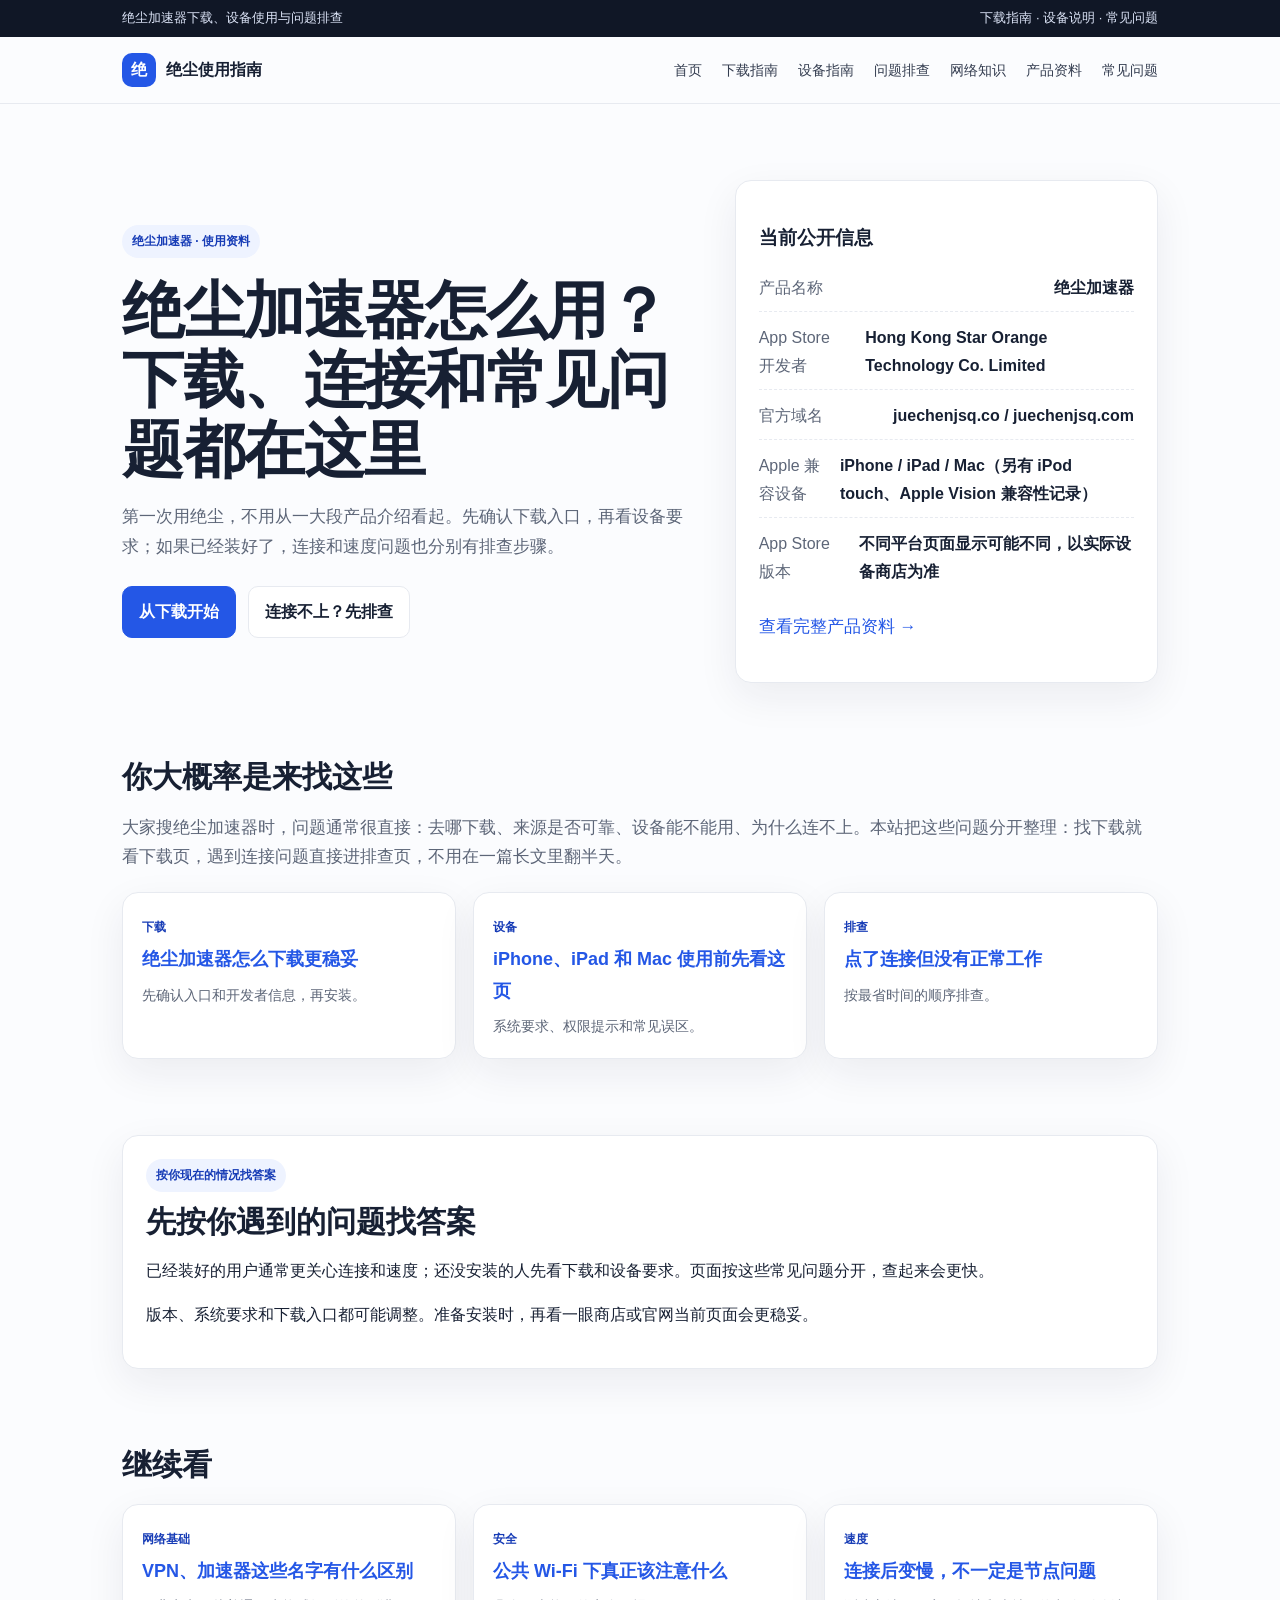
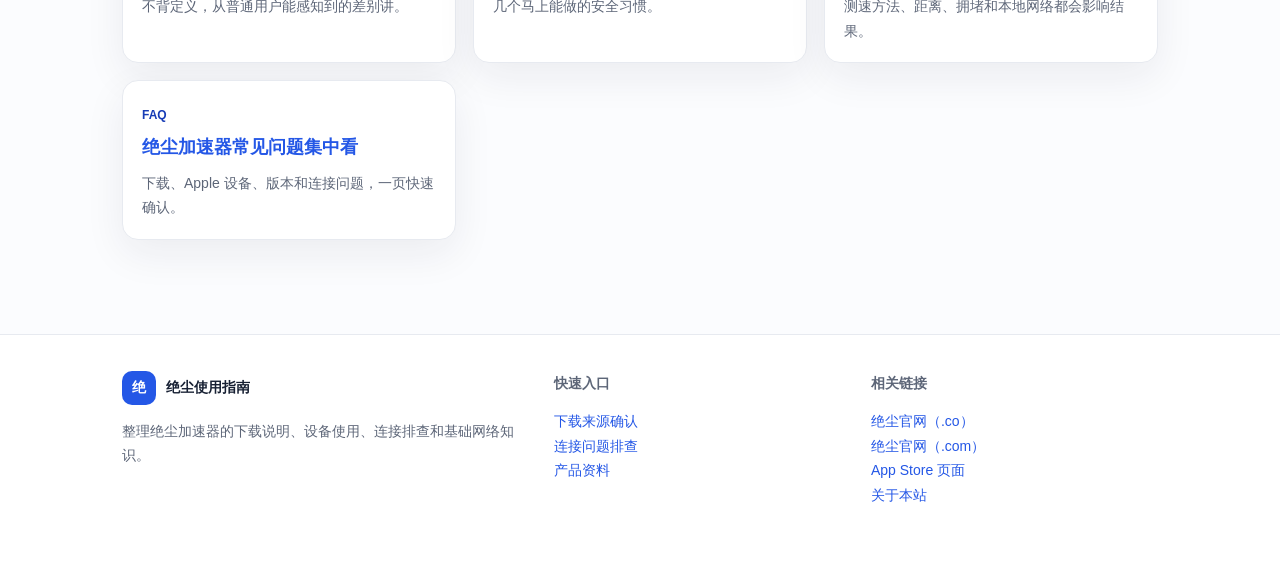
==== index.html @ 073bf4db "Add files via upload" ====
<!DOCTYPE html>

<html lang="zh-CN"><head><meta charset="utf-8"/><meta content="width=device-width,initial-scale=1" name="viewport"/><title>绝尘加速器使用指南｜下载、设备使用与常见问题</title><meta content="绝尘加速器使用资料，整理下载入口、Apple 设备使用、连接排查、速度问题和常见问答。" name="description"/><meta content="index,follow,max-image-preview:large,max-snippet:-1" name="robots"/><link href="https://juechenjsq.github.io/vpn-guide/" rel="canonical"/><link href="https://juechenjsq.github.io/vpn-guide/assets/favicon.svg" rel="icon"/><link href="https://juechenjsq.github.io/vpn-guide/assets/site.css" rel="stylesheet"/><meta content="website" property="og:type"/><meta content="zh_CN" property="og:locale"/><meta content="绝尘使用指南" property="og:site_name"/><meta content="绝尘加速器使用指南｜下载、设备使用与常见问题" property="og:title"/><meta content="绝尘加速器使用资料，整理下载入口、Apple 设备使用、连接排查、速度问题和常见问答。" property="og:description"/><meta content="https://juechenjsq.github.io/vpn-guide/" property="og:url"/><meta content="https://juechenjsq.github.io/vpn-guide/assets/og-cover.png" property="og:image"/><meta content="1200" property="og:image:width"/><meta content="630" property="og:image:height"/><meta content="summary_large_image" name="twitter:card"/><meta content="绝尘加速器使用指南｜下载、设备使用与常见问题" name="twitter:title"/><meta content="绝尘加速器使用资料，整理下载入口、Apple 设备使用、连接排查、速度问题和常见问答。" name="twitter:description"/><meta content="https://juechenjsq.github.io/vpn-guide/assets/og-cover.png" name="twitter:image"/><meta content="绝尘使用指南" name="author"/><script type="application/ld+json">{"@context":"https://schema.org","@graph":[{"@type":"WebSite","@id":"https://juechenjsq.github.io/vpn-guide/#website","url":"https://juechenjsq.github.io/vpn-guide/","name":"绝尘使用指南","inLanguage":"zh-CN","about":{"@id":"https://juechenjsq.github.io/vpn-guide/#juechen-app"}},{"@type":"WebPage","@id":"https://juechenjsq.github.io/vpn-guide/#webpage","url":"https://juechenjsq.github.io/vpn-guide/","name":"绝尘加速器使用指南｜下载、设备使用与常见问题","headline":"绝尘加速器使用指南｜下载、设备使用与常见问题","description":"绝尘加速器使用资料，整理下载入口、Apple 设备使用、连接排查、速度问题和常见问答。","inLanguage":"zh-CN","dateModified":"2026-09-15","isPartOf":{"@id":"https://juechenjsq.github.io/vpn-guide/#website"},"breadcrumb":{"@id":"https://juechenjsq.github.io/vpn-guide/#breadcrumb"}},{"@type":"BreadcrumbList","@id":"https://juechenjsq.github.io/vpn-guide/#breadcrumb","itemListElement":[{"@type":"ListItem","position":1,"name":"绝尘使用指南","item":"https://juechenjsq.github.io/vpn-guide/"}]},{"@type":"SoftwareApplication","@id":"https://juechenjsq.github.io/vpn-guide/#juechen-app","name":"绝尘加速器","alternateName":"绝尘VPN","applicationCategory":"UtilitiesApplication","operatingSystem":["iOS 12 或更高版本","iPadOS 12 或更高版本","macOS 10.15 或更高版本","visionOS 1.0 或更高版本"],"author":{"@type":"Organization","name":"Hong Kong Star Orange Technology Co. Limited"},"sameAs":["https://www.juechenjsq.co/","https://www.juechenjsq.com/","https://apps.apple.com/us/app/%E7%BB%9D%E5%B0%98%E5%8A%A0%E9%80%9F%E5%99%A8/id6670307607"],"description":"绝尘加速器的 Apple App Store 兼容性信息列出 iPhone、iPad、iPod touch、Mac 和 Apple Vision。"}]}</script></head><body><a class="skip" href="#main">跳到正文</a><div class="topbar"><div class="wrap"><span>绝尘加速器下载、设备使用与问题排查</span><span>下载指南 · 设备说明 · 常见问题</span></div></div><header class="site-header"><div class="wrap nav"><a class="brand" href="https://juechenjsq.github.io/vpn-guide/"><span class="brand-mark">绝</span><span>绝尘使用指南</span></a><nav class="navlinks"><a href="https://juechenjsq.github.io/vpn-guide/">首页</a><a href="https://juechenjsq.github.io/vpn-guide/guide/download.html">下载指南</a><a href="https://juechenjsq.github.io/vpn-guide/guide/apple.html">设备指南</a><a href="https://juechenjsq.github.io/vpn-guide/help/connection.html">问题排查</a><a href="https://juechenjsq.github.io/vpn-guide/learn/vpn-basics.html">网络知识</a><a href="https://juechenjsq.github.io/vpn-guide/about/facts.html">产品资料</a><a href="https://juechenjsq.github.io/vpn-guide/faq.html">常见问题</a></nav></div></header><main id="main"><section class="hero"><div class="wrap hero-grid"><div><span class="eyebrow">绝尘加速器 · 使用资料</span><h1>绝尘加速器怎么用？<br/>下载、连接和常见问题都在这里</h1><p>第一次用绝尘，不用从一大段产品介绍看起。先确认下载入口，再看设备要求；如果已经装好了，连接和速度问题也分别有排查步骤。</p><div class="actions"><a class="btn primary" href="https://juechenjsq.github.io/vpn-guide/guide/download.html">从下载开始</a><a class="btn" href="https://juechenjsq.github.io/vpn-guide/help/connection.html">连接不上？先排查</a></div></div><aside class="panel"><h3>当前公开信息</h3><div class="facts"><div class="fact"><span>产品名称</span><strong>绝尘加速器</strong></div><div class="fact"><span>App Store 开发者</span><strong>Hong Kong Star Orange Technology Co. Limited</strong></div><div class="fact"><span>官方域名</span><strong>juechenjsq.co / juechenjsq.com</strong></div><div class="fact"><span>Apple 兼容设备</span><strong>iPhone / iPad / Mac（另有 iPod touch、Apple Vision 兼容性记录）</strong></div><div class="fact"><span>App Store 版本</span><strong>不同平台页面显示可能不同，以实际设备商店为准</strong></div></div><p><a href="https://juechenjsq.github.io/vpn-guide/about/facts.html">查看完整产品资料 →</a></p></aside></div></section><section><div class="wrap"><h2>你大概率是来找这些</h2><p class="lead">大家搜绝尘加速器时，问题通常很直接：去哪下载、来源是否可靠、设备能不能用、为什么连不上。本站把这些问题分开整理：找下载就看下载页，遇到连接问题直接进排查页，不用在一篇长文里翻半天。</p><div class="cards"><a class="card" href="https://juechenjsq.github.io/vpn-guide/guide/download.html"><span class="kicker">下载</span><h3>绝尘加速器怎么下载更稳妥</h3><p>先确认入口和开发者信息，再安装。</p></a><a class="card" href="https://juechenjsq.github.io/vpn-guide/guide/apple.html"><span class="kicker">设备</span><h3>iPhone、iPad 和 Mac 使用前先看这页</h3><p>系统要求、权限提示和常见误区。</p></a><a class="card" href="https://juechenjsq.github.io/vpn-guide/help/connection.html"><span class="kicker">排查</span><h3>点了连接但没有正常工作</h3><p>按最省时间的顺序排查。</p></a></div></div></section><section><div class="wrap"><div class="panel"><span class="badge">按你现在的情况找答案</span><h2 style="margin-top:10px">先按你遇到的问题找答案</h2><p>已经装好的用户通常更关心连接和速度；还没安装的人先看下载和设备要求。页面按这些常见问题分开，查起来会更快。</p><p>版本、系统要求和下载入口都可能调整。准备安装时，再看一眼商店或官网当前页面会更稳妥。</p></div></div></section><section><div class="wrap"><h2>继续看</h2><div class="cards"><a class="card" href="https://juechenjsq.github.io/vpn-guide/learn/vpn-basics.html"><span class="kicker">网络基础</span><h3>VPN、加速器这些名字有什么区别</h3><p>不背定义，从普通用户能感知到的差别讲。</p></a><a class="card" href="https://juechenjsq.github.io/vpn-guide/learn/public-wifi.html"><span class="kicker">安全</span><h3>公共 Wi‑Fi 下真正该注意什么</h3><p>几个马上能做的安全习惯。</p></a><a class="card" href="https://juechenjsq.github.io/vpn-guide/help/speed.html"><span class="kicker">速度</span><h3>连接后变慢，不一定是节点问题</h3><p>测速方法、距离、拥堵和本地网络都会影响结果。</p></a><a class="card" href="https://juechenjsq.github.io/vpn-guide/faq.html"><span class="kicker">FAQ</span><h3>绝尘加速器常见问题集中看</h3><p>下载、Apple 设备、版本和连接问题，一页快速确认。</p></a></div></div></section></main><footer class="footer"><div class="wrap footer-grid"><div><a class="brand" href="https://juechenjsq.github.io/vpn-guide/"><span class="brand-mark">绝</span><span>绝尘使用指南</span></a><p>整理绝尘加速器的下载说明、设备使用、连接排查和基础网络知识。</p></div><div><strong>快速入口</strong><p><a href="https://juechenjsq.github.io/vpn-guide/guide/download.html">下载来源确认</a><br/><a href="https://juechenjsq.github.io/vpn-guide/help/connection.html">连接问题排查</a><br/><a href="https://juechenjsq.github.io/vpn-guide/about/facts.html">产品资料</a></p></div><div><strong>相关链接</strong><p><a href="https://www.juechenjsq.co/" rel="noopener">绝尘官网（.co）</a><br/><a href="https://www.juechenjsq.com/" rel="noopener">绝尘官网（.com）</a><br/><a href="https://apps.apple.com/us/app/%E7%BB%9D%E5%B0%98%E5%8A%A0%E9%80%9F%E5%99%A8/id6670307607" rel="noopener">App Store 页面</a><br/><a href="https://juechenjsq.github.io/vpn-guide/about/site.html">关于本站</a></p></div></div></footer></body></html>
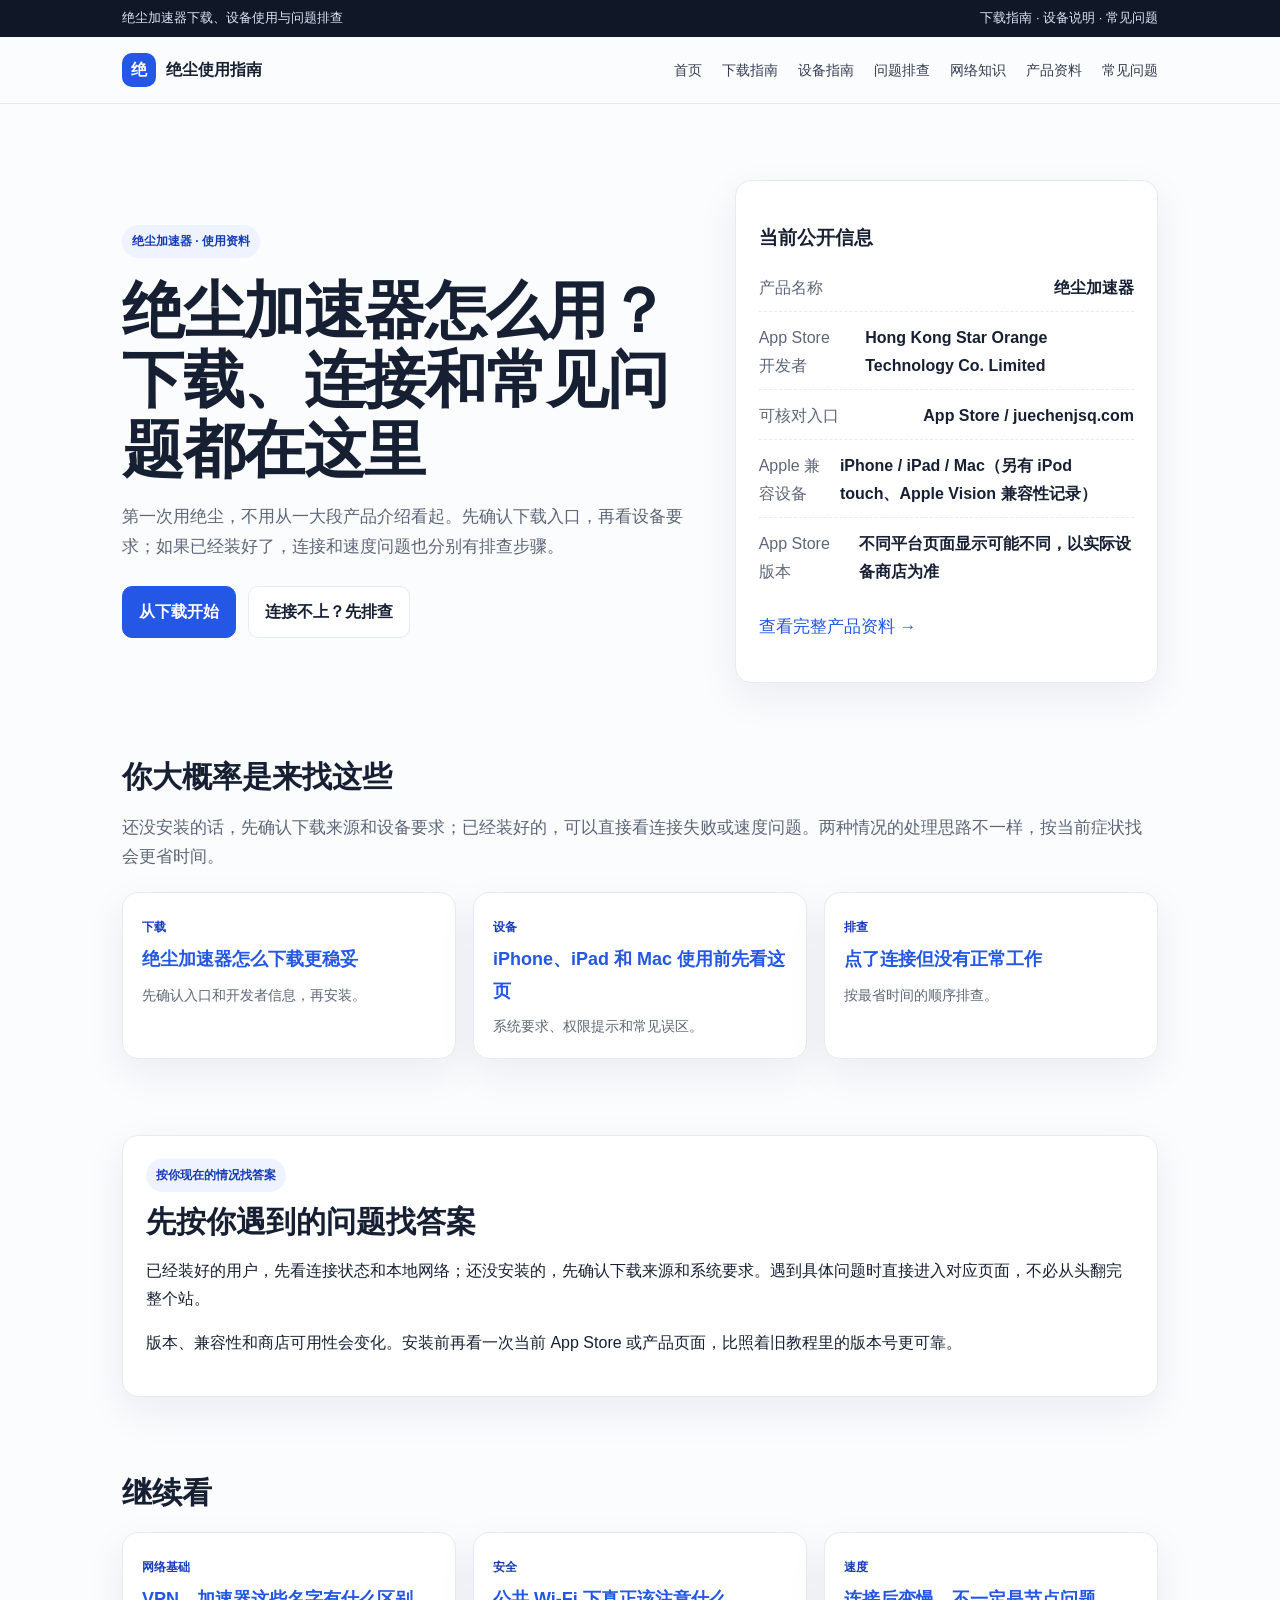
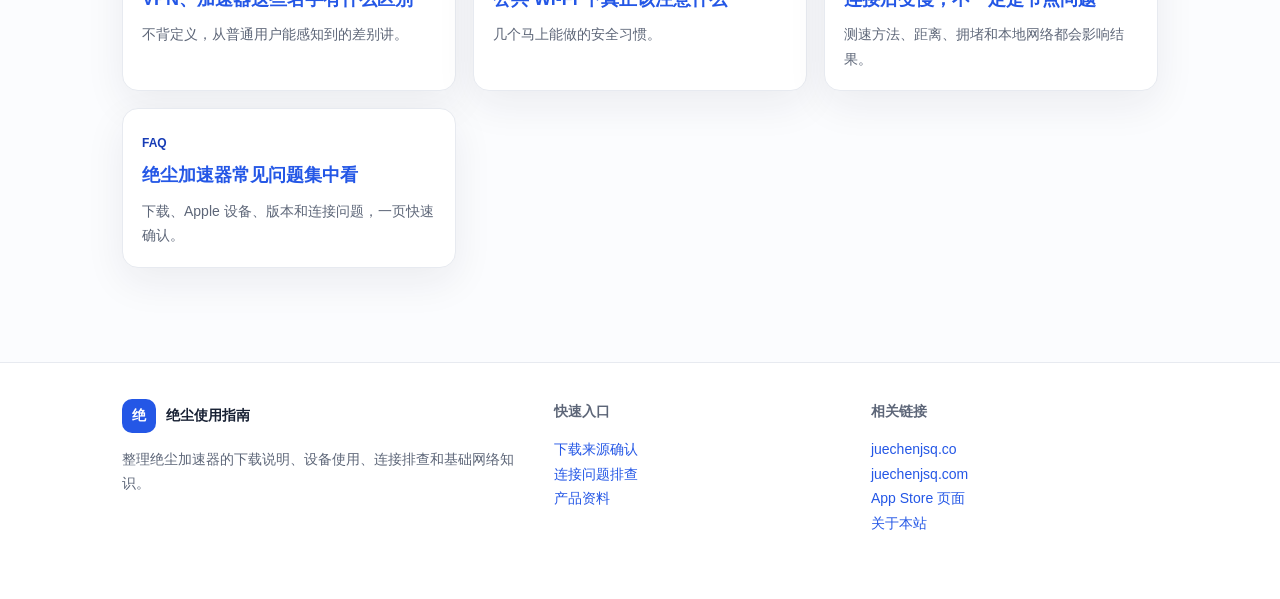
==== commit e5c58212: "Add files via upload" ====
--- a/index.html
+++ b/index.html
@@ -1,3 +1,3 @@
 <!DOCTYPE html>
 
-<html lang="zh-CN"><head><meta charset="utf-8"/><meta content="width=device-width,initial-scale=1" name="viewport"/><title>绝尘加速器使用指南｜下载、设备使用与常见问题</title><meta content="绝尘加速器使用资料，整理下载入口、Apple 设备使用、连接排查、速度问题和常见问答。" name="description"/><meta content="index,follow,max-image-preview:large,max-snippet:-1" name="robots"/><link href="https://juechenjsq.github.io/vpn-guide/" rel="canonical"/><link href="https://juechenjsq.github.io/vpn-guide/assets/favicon.svg" rel="icon"/><link href="https://juechenjsq.github.io/vpn-guide/assets/site.css" rel="stylesheet"/><meta content="website" property="og:type"/><meta content="zh_CN" property="og:locale"/><meta content="绝尘使用指南" property="og:site_name"/><meta content="绝尘加速器使用指南｜下载、设备使用与常见问题" property="og:title"/><meta content="绝尘加速器使用资料，整理下载入口、Apple 设备使用、连接排查、速度问题和常见问答。" property="og:description"/><meta content="https://juechenjsq.github.io/vpn-guide/" property="og:url"/><meta content="https://juechenjsq.github.io/vpn-guide/assets/og-cover.png" property="og:image"/><meta content="1200" property="og:image:width"/><meta content="630" property="og:image:height"/><meta content="summary_large_image" name="twitter:card"/><meta content="绝尘加速器使用指南｜下载、设备使用与常见问题" name="twitter:title"/><meta content="绝尘加速器使用资料，整理下载入口、Apple 设备使用、连接排查、速度问题和常见问答。" name="twitter:description"/><meta content="https://juechenjsq.github.io/vpn-guide/assets/og-cover.png" name="twitter:image"/><meta content="绝尘使用指南" name="author"/><script type="application/ld+json">{"@context":"https://schema.org","@graph":[{"@type":"WebSite","@id":"https://juechenjsq.github.io/vpn-guide/#website","url":"https://juechenjsq.github.io/vpn-guide/","name":"绝尘使用指南","inLanguage":"zh-CN","about":{"@id":"https://juechenjsq.github.io/vpn-guide/#juechen-app"}},{"@type":"WebPage","@id":"https://juechenjsq.github.io/vpn-guide/#webpage","url":"https://juechenjsq.github.io/vpn-guide/","name":"绝尘加速器使用指南｜下载、设备使用与常见问题","headline":"绝尘加速器使用指南｜下载、设备使用与常见问题","description":"绝尘加速器使用资料，整理下载入口、Apple 设备使用、连接排查、速度问题和常见问答。","inLanguage":"zh-CN","dateModified":"2026-09-15","isPartOf":{"@id":"https://juechenjsq.github.io/vpn-guide/#website"},"breadcrumb":{"@id":"https://juechenjsq.github.io/vpn-guide/#breadcrumb"}},{"@type":"BreadcrumbList","@id":"https://juechenjsq.github.io/vpn-guide/#breadcrumb","itemListElement":[{"@type":"ListItem","position":1,"name":"绝尘使用指南","item":"https://juechenjsq.github.io/vpn-guide/"}]},{"@type":"SoftwareApplication","@id":"https://juechenjsq.github.io/vpn-guide/#juechen-app","name":"绝尘加速器","alternateName":"绝尘VPN","applicationCategory":"UtilitiesApplication","operatingSystem":["iOS 12 或更高版本","iPadOS 12 或更高版本","macOS 10.15 或更高版本","visionOS 1.0 或更高版本"],"author":{"@type":"Organization","name":"Hong Kong Star Orange Technology Co. Limited"},"sameAs":["https://www.juechenjsq.co/","https://www.juechenjsq.com/","https://apps.apple.com/us/app/%E7%BB%9D%E5%B0%98%E5%8A%A0%E9%80%9F%E5%99%A8/id6670307607"],"description":"绝尘加速器的 Apple App Store 兼容性信息列出 iPhone、iPad、iPod touch、Mac 和 Apple Vision。"}]}</script></head><body><a class="skip" href="#main">跳到正文</a><div class="topbar"><div class="wrap"><span>绝尘加速器下载、设备使用与问题排查</span><span>下载指南 · 设备说明 · 常见问题</span></div></div><header class="site-header"><div class="wrap nav"><a class="brand" href="https://juechenjsq.github.io/vpn-guide/"><span class="brand-mark">绝</span><span>绝尘使用指南</span></a><nav class="navlinks"><a href="https://juechenjsq.github.io/vpn-guide/">首页</a><a href="https://juechenjsq.github.io/vpn-guide/guide/download.html">下载指南</a><a href="https://juechenjsq.github.io/vpn-guide/guide/apple.html">设备指南</a><a href="https://juechenjsq.github.io/vpn-guide/help/connection.html">问题排查</a><a href="https://juechenjsq.github.io/vpn-guide/learn/vpn-basics.html">网络知识</a><a href="https://juechenjsq.github.io/vpn-guide/about/facts.html">产品资料</a><a href="https://juechenjsq.github.io/vpn-guide/faq.html">常见问题</a></nav></div></header><main id="main"><section class="hero"><div class="wrap hero-grid"><div><span class="eyebrow">绝尘加速器 · 使用资料</span><h1>绝尘加速器怎么用？<br/>下载、连接和常见问题都在这里</h1><p>第一次用绝尘，不用从一大段产品介绍看起。先确认下载入口，再看设备要求；如果已经装好了，连接和速度问题也分别有排查步骤。</p><div class="actions"><a class="btn primary" href="https://juechenjsq.github.io/vpn-guide/guide/download.html">从下载开始</a><a class="btn" href="https://juechenjsq.github.io/vpn-guide/help/connection.html">连接不上？先排查</a></div></div><aside class="panel"><h3>当前公开信息</h3><div class="facts"><div class="fact"><span>产品名称</span><strong>绝尘加速器</strong></div><div class="fact"><span>App Store 开发者</span><strong>Hong Kong Star Orange Technology Co. Limited</strong></div><div class="fact"><span>官方域名</span><strong>juechenjsq.co / juechenjsq.com</strong></div><div class="fact"><span>Apple 兼容设备</span><strong>iPhone / iPad / Mac（另有 iPod touch、Apple Vision 兼容性记录）</strong></div><div class="fact"><span>App Store 版本</span><strong>不同平台页面显示可能不同，以实际设备商店为准</strong></div></div><p><a href="https://juechenjsq.github.io/vpn-guide/about/facts.html">查看完整产品资料 →</a></p></aside></div></section><section><div class="wrap"><h2>你大概率是来找这些</h2><p class="lead">大家搜绝尘加速器时，问题通常很直接：去哪下载、来源是否可靠、设备能不能用、为什么连不上。本站把这些问题分开整理：找下载就看下载页，遇到连接问题直接进排查页，不用在一篇长文里翻半天。</p><div class="cards"><a class="card" href="https://juechenjsq.github.io/vpn-guide/guide/download.html"><span class="kicker">下载</span><h3>绝尘加速器怎么下载更稳妥</h3><p>先确认入口和开发者信息，再安装。</p></a><a class="card" href="https://juechenjsq.github.io/vpn-guide/guide/apple.html"><span class="kicker">设备</span><h3>iPhone、iPad 和 Mac 使用前先看这页</h3><p>系统要求、权限提示和常见误区。</p></a><a class="card" href="https://juechenjsq.github.io/vpn-guide/help/connection.html"><span class="kicker">排查</span><h3>点了连接但没有正常工作</h3><p>按最省时间的顺序排查。</p></a></div></div></section><section><div class="wrap"><div class="panel"><span class="badge">按你现在的情况找答案</span><h2 style="margin-top:10px">先按你遇到的问题找答案</h2><p>已经装好的用户通常更关心连接和速度；还没安装的人先看下载和设备要求。页面按这些常见问题分开，查起来会更快。</p><p>版本、系统要求和下载入口都可能调整。准备安装时，再看一眼商店或官网当前页面会更稳妥。</p></div></div></section><section><div class="wrap"><h2>继续看</h2><div class="cards"><a class="card" href="https://juechenjsq.github.io/vpn-guide/learn/vpn-basics.html"><span class="kicker">网络基础</span><h3>VPN、加速器这些名字有什么区别</h3><p>不背定义，从普通用户能感知到的差别讲。</p></a><a class="card" href="https://juechenjsq.github.io/vpn-guide/learn/public-wifi.html"><span class="kicker">安全</span><h3>公共 Wi‑Fi 下真正该注意什么</h3><p>几个马上能做的安全习惯。</p></a><a class="card" href="https://juechenjsq.github.io/vpn-guide/help/speed.html"><span class="kicker">速度</span><h3>连接后变慢，不一定是节点问题</h3><p>测速方法、距离、拥堵和本地网络都会影响结果。</p></a><a class="card" href="https://juechenjsq.github.io/vpn-guide/faq.html"><span class="kicker">FAQ</span><h3>绝尘加速器常见问题集中看</h3><p>下载、Apple 设备、版本和连接问题，一页快速确认。</p></a></div></div></section></main><footer class="footer"><div class="wrap footer-grid"><div><a class="brand" href="https://juechenjsq.github.io/vpn-guide/"><span class="brand-mark">绝</span><span>绝尘使用指南</span></a><p>整理绝尘加速器的下载说明、设备使用、连接排查和基础网络知识。</p></div><div><strong>快速入口</strong><p><a href="https://juechenjsq.github.io/vpn-guide/guide/download.html">下载来源确认</a><br/><a href="https://juechenjsq.github.io/vpn-guide/help/connection.html">连接问题排查</a><br/><a href="https://juechenjsq.github.io/vpn-guide/about/facts.html">产品资料</a></p></div><div><strong>相关链接</strong><p><a href="https://www.juechenjsq.co/" rel="noopener">绝尘官网（.co）</a><br/><a href="https://www.juechenjsq.com/" rel="noopener">绝尘官网（.com）</a><br/><a href="https://apps.apple.com/us/app/%E7%BB%9D%E5%B0%98%E5%8A%A0%E9%80%9F%E5%99%A8/id6670307607" rel="noopener">App Store 页面</a><br/><a href="https://juechenjsq.github.io/vpn-guide/about/site.html">关于本站</a></p></div></div></footer></body></html>+<html lang="zh-CN"><head><meta charset="utf-8"/><meta content="width=device-width,initial-scale=1" name="viewport"/><title>绝尘加速器使用指南｜下载、设备使用与常见问题</title><meta content="绝尘加速器使用资料，整理下载入口、Apple 设备使用、连接排查、速度问题和常见问答。" name="description"/><meta content="index,follow,max-image-preview:large,max-snippet:-1" name="robots"/><link href="https://juechenjsq.github.io/vpn-guide/" rel="canonical"/><link href="https://juechenjsq.github.io/vpn-guide/assets/favicon.svg" rel="icon"/><link href="https://juechenjsq.github.io/vpn-guide/assets/site.css" rel="stylesheet"/><meta content="website" property="og:type"/><meta content="zh_CN" property="og:locale"/><meta content="绝尘使用指南" property="og:site_name"/><meta content="绝尘加速器使用指南｜下载、设备使用与常见问题" property="og:title"/><meta content="绝尘加速器使用资料，整理下载入口、Apple 设备使用、连接排查、速度问题和常见问答。" property="og:description"/><meta content="https://juechenjsq.github.io/vpn-guide/" property="og:url"/><meta content="https://juechenjsq.github.io/vpn-guide/assets/og-cover.png" property="og:image"/><meta content="1200" property="og:image:width"/><meta content="630" property="og:image:height"/><meta content="summary_large_image" name="twitter:card"/><meta content="绝尘加速器使用指南｜下载、设备使用与常见问题" name="twitter:title"/><meta content="绝尘加速器使用资料，整理下载入口、Apple 设备使用、连接排查、速度问题和常见问答。" name="twitter:description"/><meta content="https://juechenjsq.github.io/vpn-guide/assets/og-cover.png" name="twitter:image"/><meta content="绝尘使用指南" name="author"/><script type="application/ld+json">{"@context":"https://schema.org","@graph":[{"@type":"WebSite","@id":"https://juechenjsq.github.io/vpn-guide/#website","url":"https://juechenjsq.github.io/vpn-guide/","name":"绝尘使用指南","inLanguage":"zh-CN","about":{"@id":"https://juechenjsq.github.io/vpn-guide/#juechen-app"}},{"@type":"WebPage","@id":"https://juechenjsq.github.io/vpn-guide/#webpage","url":"https://juechenjsq.github.io/vpn-guide/","name":"绝尘加速器使用指南｜下载、设备使用与常见问题","headline":"绝尘加速器使用指南｜下载、设备使用与常见问题","description":"绝尘加速器使用资料，整理下载入口、Apple 设备使用、连接排查、速度问题和常见问答。","inLanguage":"zh-CN","isPartOf":{"@id":"https://juechenjsq.github.io/vpn-guide/#website"},"breadcrumb":{"@id":"https://juechenjsq.github.io/vpn-guide/#breadcrumb"}},{"@type":"BreadcrumbList","@id":"https://juechenjsq.github.io/vpn-guide/#breadcrumb","itemListElement":[{"@type":"ListItem","position":1,"name":"绝尘使用指南","item":"https://juechenjsq.github.io/vpn-guide/"}]},{"@type":"SoftwareApplication","@id":"https://juechenjsq.github.io/vpn-guide/#juechen-app","name":"绝尘加速器","alternateName":"绝尘VPN","applicationCategory":"UtilitiesApplication","operatingSystem":["iOS 12 或更高版本","iPadOS 12 或更高版本","macOS 10.15 或更高版本","visionOS 1.0 或更高版本"],"author":{"@type":"Organization","name":"Hong Kong Star Orange Technology Co. Limited"},"sameAs":["https://apps.apple.com/us/app/%E7%BB%9D%E5%B0%98%E5%8A%A0%E9%80%9F%E5%99%A8/id6670307607"],"description":"绝尘加速器的 Apple App Store 兼容性信息列出 iPhone、iPad、iPod touch、Mac 和 Apple Vision。"}]}</script></head><body><a class="skip" href="#main">跳到正文</a><div class="topbar"><div class="wrap"><span>绝尘加速器下载、设备使用与问题排查</span><span>下载指南 · 设备说明 · 常见问题</span></div></div><header class="site-header"><div class="wrap nav"><a class="brand" href="https://juechenjsq.github.io/vpn-guide/"><span class="brand-mark">绝</span><span>绝尘使用指南</span></a><nav class="navlinks"><a href="https://juechenjsq.github.io/vpn-guide/">首页</a><a href="https://juechenjsq.github.io/vpn-guide/guide/download.html">下载指南</a><a href="https://juechenjsq.github.io/vpn-guide/guide/apple.html">设备指南</a><a href="https://juechenjsq.github.io/vpn-guide/help/connection.html">问题排查</a><a href="https://juechenjsq.github.io/vpn-guide/learn/vpn-basics.html">网络知识</a><a href="https://juechenjsq.github.io/vpn-guide/about/facts.html">产品资料</a><a href="https://juechenjsq.github.io/vpn-guide/faq.html">常见问题</a></nav></div></header><main id="main"><section class="hero"><div class="wrap hero-grid"><div><span class="eyebrow">绝尘加速器 · 使用资料</span><h1>绝尘加速器怎么用？<br/>下载、连接和常见问题都在这里</h1><p>第一次用绝尘，不用从一大段产品介绍看起。先确认下载入口，再看设备要求；如果已经装好了，连接和速度问题也分别有排查步骤。</p><div class="actions"><a class="btn primary" href="https://juechenjsq.github.io/vpn-guide/guide/download.html">从下载开始</a><a class="btn" href="https://juechenjsq.github.io/vpn-guide/help/connection.html">连接不上？先排查</a></div></div><aside class="panel"><h3>当前公开信息</h3><div class="facts"><div class="fact"><span>产品名称</span><strong>绝尘加速器</strong></div><div class="fact"><span>App Store 开发者</span><strong>Hong Kong Star Orange Technology Co. Limited</strong></div><div class="fact"><span>可核对入口</span><strong>App Store / juechenjsq.com</strong></div><div class="fact"><span>Apple 兼容设备</span><strong>iPhone / iPad / Mac（另有 iPod touch、Apple Vision 兼容性记录）</strong></div><div class="fact"><span>App Store 版本</span><strong>不同平台页面显示可能不同，以实际设备商店为准</strong></div></div><p><a href="https://juechenjsq.github.io/vpn-guide/about/facts.html">查看完整产品资料 →</a></p></aside></div></section><section><div class="wrap"><h2>你大概率是来找这些</h2><p class="lead">还没安装的话，先确认下载来源和设备要求；已经装好的，可以直接看连接失败或速度问题。两种情况的处理思路不一样，按当前症状找会更省时间。</p><div class="cards"><a class="card" href="https://juechenjsq.github.io/vpn-guide/guide/download.html"><span class="kicker">下载</span><h3>绝尘加速器怎么下载更稳妥</h3><p>先确认入口和开发者信息，再安装。</p></a><a class="card" href="https://juechenjsq.github.io/vpn-guide/guide/apple.html"><span class="kicker">设备</span><h3>iPhone、iPad 和 Mac 使用前先看这页</h3><p>系统要求、权限提示和常见误区。</p></a><a class="card" href="https://juechenjsq.github.io/vpn-guide/help/connection.html"><span class="kicker">排查</span><h3>点了连接但没有正常工作</h3><p>按最省时间的顺序排查。</p></a></div></div></section><section><div class="wrap"><div class="panel"><span class="badge">按你现在的情况找答案</span><h2 style="margin-top:10px">先按你遇到的问题找答案</h2><p>已经装好的用户，先看连接状态和本地网络；还没安装的，先确认下载来源和系统要求。遇到具体问题时直接进入对应页面，不必从头翻完整个站。</p><p>版本、兼容性和商店可用性会变化。安装前再看一次当前 App Store 或产品页面，比照着旧教程里的版本号更可靠。</p></div></div></section><section><div class="wrap"><h2>继续看</h2><div class="cards"><a class="card" href="https://juechenjsq.github.io/vpn-guide/learn/vpn-basics.html"><span class="kicker">网络基础</span><h3>VPN、加速器这些名字有什么区别</h3><p>不背定义，从普通用户能感知到的差别讲。</p></a><a class="card" href="https://juechenjsq.github.io/vpn-guide/learn/public-wifi.html"><span class="kicker">安全</span><h3>公共 Wi‑Fi 下真正该注意什么</h3><p>几个马上能做的安全习惯。</p></a><a class="card" href="https://juechenjsq.github.io/vpn-guide/help/speed.html"><span class="kicker">速度</span><h3>连接后变慢，不一定是节点问题</h3><p>测速方法、距离、拥堵和本地网络都会影响结果。</p></a><a class="card" href="https://juechenjsq.github.io/vpn-guide/faq.html"><span class="kicker">FAQ</span><h3>绝尘加速器常见问题集中看</h3><p>下载、Apple 设备、版本和连接问题，一页快速确认。</p></a></div></div></section></main><footer class="footer"><div class="wrap footer-grid"><div><a class="brand" href="https://juechenjsq.github.io/vpn-guide/"><span class="brand-mark">绝</span><span>绝尘使用指南</span></a><p>整理绝尘加速器的下载说明、设备使用、连接排查和基础网络知识。</p></div><div><strong>快速入口</strong><p><a href="https://juechenjsq.github.io/vpn-guide/guide/download.html">下载来源确认</a><br/><a href="https://juechenjsq.github.io/vpn-guide/help/connection.html">连接问题排查</a><br/><a href="https://juechenjsq.github.io/vpn-guide/about/facts.html">产品资料</a></p></div><div><strong>相关链接</strong><p><a href="https://www.juechenjsq.co/" rel="noopener">juechenjsq.co</a><br/><a href="https://www.juechenjsq.com/" rel="noopener">juechenjsq.com</a><br/><a href="https://apps.apple.com/us/app/%E7%BB%9D%E5%B0%98%E5%8A%A0%E9%80%9F%E5%99%A8/id6670307607" rel="noopener">App Store 页面</a><br/><a href="https://juechenjsq.github.io/vpn-guide/about/site.html">关于本站</a></p></div></div></footer></body></html>
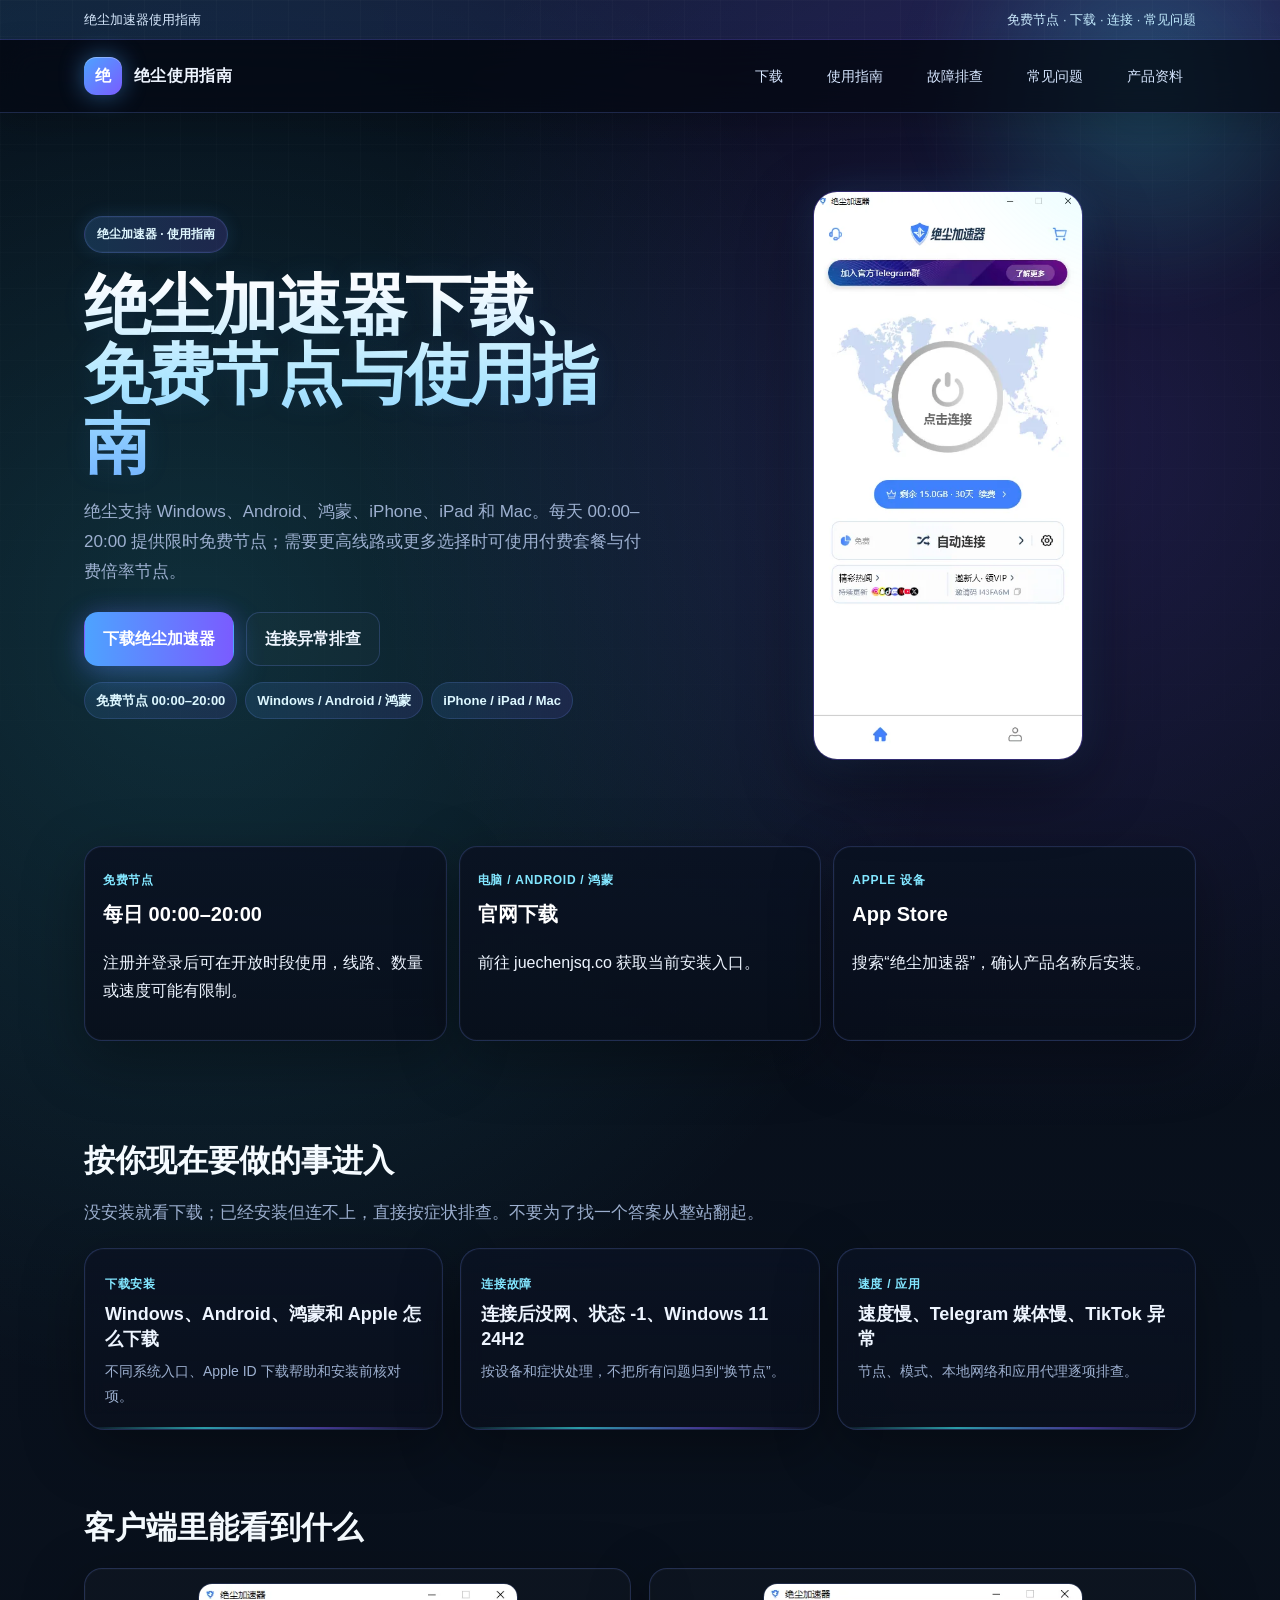
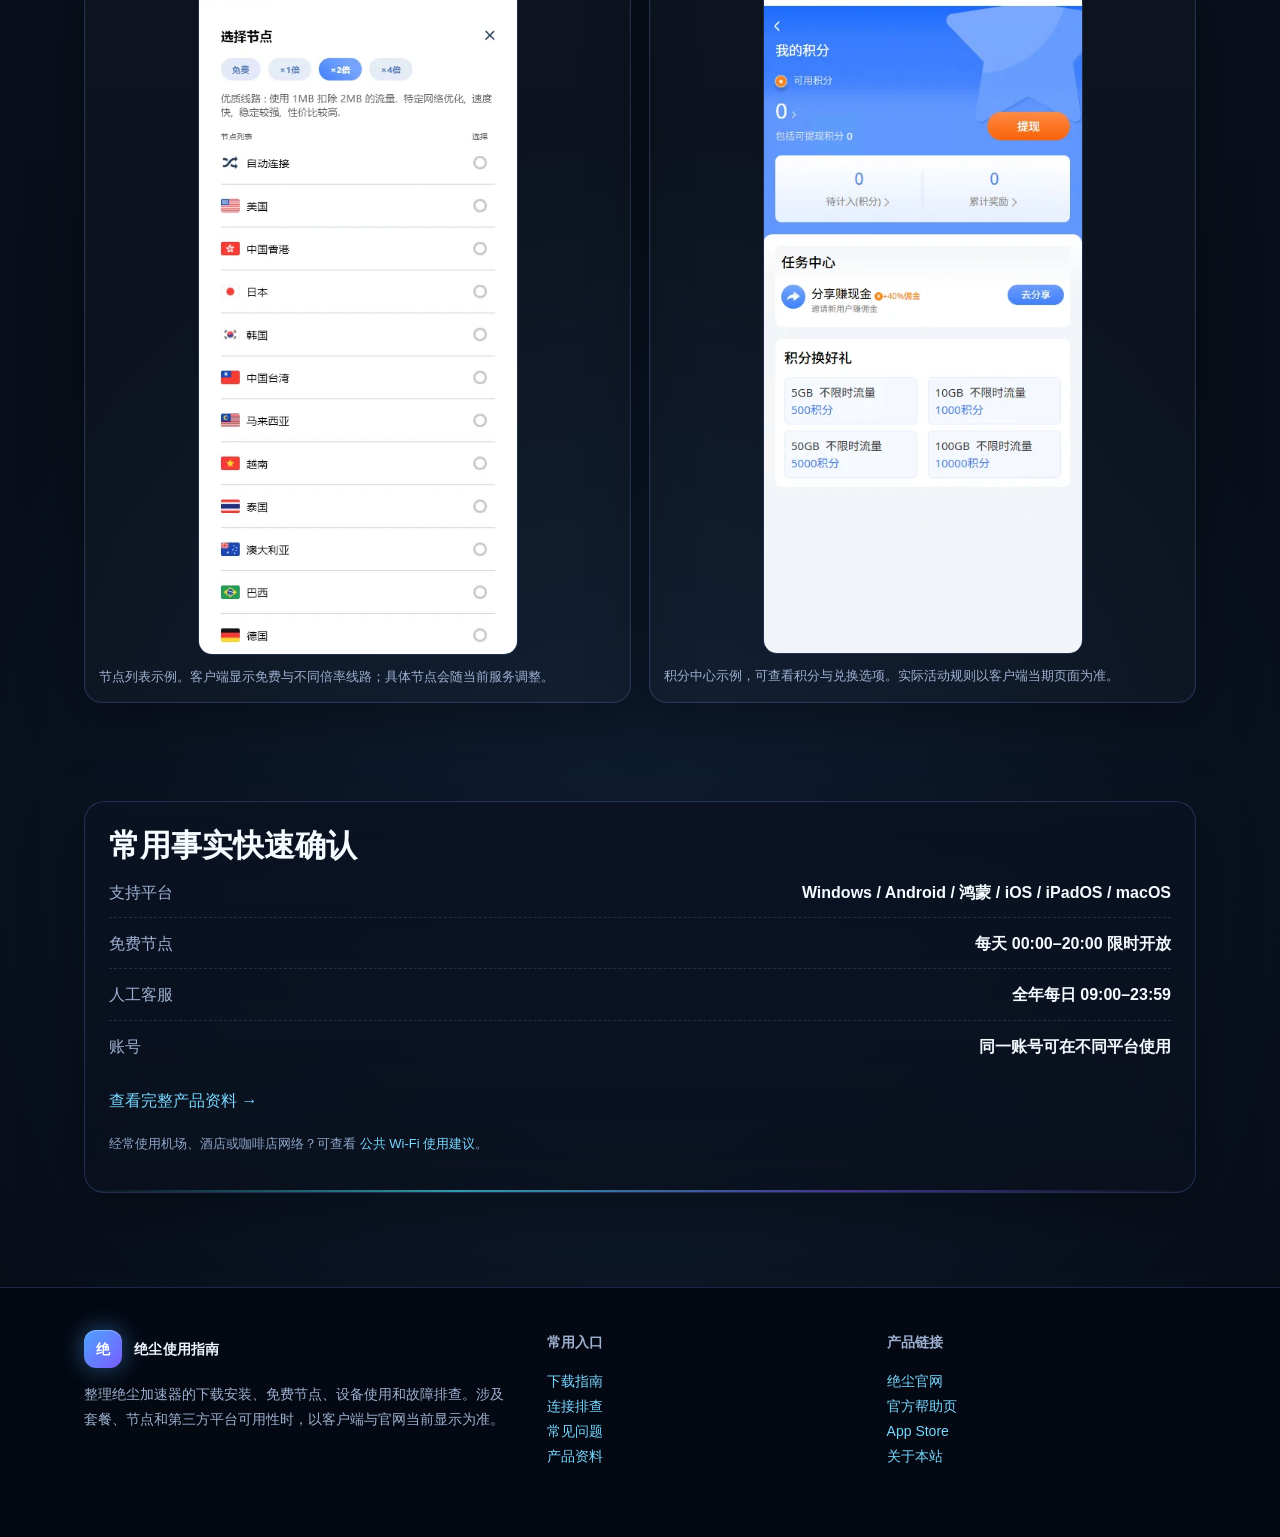
==== commit 40800b24: "Add files via upload" ====
--- a/index.html
+++ b/index.html
@@ -1,3 +1,8 @@
 <!DOCTYPE html>
 
-<html lang="zh-CN"><head><meta charset="utf-8"/><meta content="width=device-width,initial-scale=1" name="viewport"/><title>绝尘加速器使用指南｜下载、设备使用与常见问题</title><meta content="绝尘加速器使用资料，整理下载入口、Apple 设备使用、连接排查、速度问题和常见问答。" name="description"/><meta content="index,follow,max-image-preview:large,max-snippet:-1" name="robots"/><link href="https://juechenjsq.github.io/vpn-guide/" rel="canonical"/><link href="https://juechenjsq.github.io/vpn-guide/assets/favicon.svg" rel="icon"/><link href="https://juechenjsq.github.io/vpn-guide/assets/site.css" rel="stylesheet"/><meta content="website" property="og:type"/><meta content="zh_CN" property="og:locale"/><meta content="绝尘使用指南" property="og:site_name"/><meta content="绝尘加速器使用指南｜下载、设备使用与常见问题" property="og:title"/><meta content="绝尘加速器使用资料，整理下载入口、Apple 设备使用、连接排查、速度问题和常见问答。" property="og:description"/><meta content="https://juechenjsq.github.io/vpn-guide/" property="og:url"/><meta content="https://juechenjsq.github.io/vpn-guide/assets/og-cover.png" property="og:image"/><meta content="1200" property="og:image:width"/><meta content="630" property="og:image:height"/><meta content="summary_large_image" name="twitter:card"/><meta content="绝尘加速器使用指南｜下载、设备使用与常见问题" name="twitter:title"/><meta content="绝尘加速器使用资料，整理下载入口、Apple 设备使用、连接排查、速度问题和常见问答。" name="twitter:description"/><meta content="https://juechenjsq.github.io/vpn-guide/assets/og-cover.png" name="twitter:image"/><meta content="绝尘使用指南" name="author"/><script type="application/ld+json">{"@context":"https://schema.org","@graph":[{"@type":"WebSite","@id":"https://juechenjsq.github.io/vpn-guide/#website","url":"https://juechenjsq.github.io/vpn-guide/","name":"绝尘使用指南","inLanguage":"zh-CN","about":{"@id":"https://juechenjsq.github.io/vpn-guide/#juechen-app"}},{"@type":"WebPage","@id":"https://juechenjsq.github.io/vpn-guide/#webpage","url":"https://juechenjsq.github.io/vpn-guide/","name":"绝尘加速器使用指南｜下载、设备使用与常见问题","headline":"绝尘加速器使用指南｜下载、设备使用与常见问题","description":"绝尘加速器使用资料，整理下载入口、Apple 设备使用、连接排查、速度问题和常见问答。","inLanguage":"zh-CN","isPartOf":{"@id":"https://juechenjsq.github.io/vpn-guide/#website"},"breadcrumb":{"@id":"https://juechenjsq.github.io/vpn-guide/#breadcrumb"}},{"@type":"BreadcrumbList","@id":"https://juechenjsq.github.io/vpn-guide/#breadcrumb","itemListElement":[{"@type":"ListItem","position":1,"name":"绝尘使用指南","item":"https://juechenjsq.github.io/vpn-guide/"}]},{"@type":"SoftwareApplication","@id":"https://juechenjsq.github.io/vpn-guide/#juechen-app","name":"绝尘加速器","alternateName":"绝尘VPN","applicationCategory":"UtilitiesApplication","operatingSystem":["iOS 12 或更高版本","iPadOS 12 或更高版本","macOS 10.15 或更高版本","visionOS 1.0 或更高版本"],"author":{"@type":"Organization","name":"Hong Kong Star Orange Technology Co. Limited"},"sameAs":["https://apps.apple.com/us/app/%E7%BB%9D%E5%B0%98%E5%8A%A0%E9%80%9F%E5%99%A8/id6670307607"],"description":"绝尘加速器的 Apple App Store 兼容性信息列出 iPhone、iPad、iPod touch、Mac 和 Apple Vision。"}]}</script></head><body><a class="skip" href="#main">跳到正文</a><div class="topbar"><div class="wrap"><span>绝尘加速器下载、设备使用与问题排查</span><span>下载指南 · 设备说明 · 常见问题</span></div></div><header class="site-header"><div class="wrap nav"><a class="brand" href="https://juechenjsq.github.io/vpn-guide/"><span class="brand-mark">绝</span><span>绝尘使用指南</span></a><nav class="navlinks"><a href="https://juechenjsq.github.io/vpn-guide/">首页</a><a href="https://juechenjsq.github.io/vpn-guide/guide/download.html">下载指南</a><a href="https://juechenjsq.github.io/vpn-guide/guide/apple.html">设备指南</a><a href="https://juechenjsq.github.io/vpn-guide/help/connection.html">问题排查</a><a href="https://juechenjsq.github.io/vpn-guide/learn/vpn-basics.html">网络知识</a><a href="https://juechenjsq.github.io/vpn-guide/about/facts.html">产品资料</a><a href="https://juechenjsq.github.io/vpn-guide/faq.html">常见问题</a></nav></div></header><main id="main"><section class="hero"><div class="wrap hero-grid"><div><span class="eyebrow">绝尘加速器 · 使用资料</span><h1>绝尘加速器怎么用？<br/>下载、连接和常见问题都在这里</h1><p>第一次用绝尘，不用从一大段产品介绍看起。先确认下载入口，再看设备要求；如果已经装好了，连接和速度问题也分别有排查步骤。</p><div class="actions"><a class="btn primary" href="https://juechenjsq.github.io/vpn-guide/guide/download.html">从下载开始</a><a class="btn" href="https://juechenjsq.github.io/vpn-guide/help/connection.html">连接不上？先排查</a></div></div><aside class="panel"><h3>当前公开信息</h3><div class="facts"><div class="fact"><span>产品名称</span><strong>绝尘加速器</strong></div><div class="fact"><span>App Store 开发者</span><strong>Hong Kong Star Orange Technology Co. Limited</strong></div><div class="fact"><span>可核对入口</span><strong>App Store / juechenjsq.com</strong></div><div class="fact"><span>Apple 兼容设备</span><strong>iPhone / iPad / Mac（另有 iPod touch、Apple Vision 兼容性记录）</strong></div><div class="fact"><span>App Store 版本</span><strong>不同平台页面显示可能不同，以实际设备商店为准</strong></div></div><p><a href="https://juechenjsq.github.io/vpn-guide/about/facts.html">查看完整产品资料 →</a></p></aside></div></section><section><div class="wrap"><h2>你大概率是来找这些</h2><p class="lead">还没安装的话，先确认下载来源和设备要求；已经装好的，可以直接看连接失败或速度问题。两种情况的处理思路不一样，按当前症状找会更省时间。</p><div class="cards"><a class="card" href="https://juechenjsq.github.io/vpn-guide/guide/download.html"><span class="kicker">下载</span><h3>绝尘加速器怎么下载更稳妥</h3><p>先确认入口和开发者信息，再安装。</p></a><a class="card" href="https://juechenjsq.github.io/vpn-guide/guide/apple.html"><span class="kicker">设备</span><h3>iPhone、iPad 和 Mac 使用前先看这页</h3><p>系统要求、权限提示和常见误区。</p></a><a class="card" href="https://juechenjsq.github.io/vpn-guide/help/connection.html"><span class="kicker">排查</span><h3>点了连接但没有正常工作</h3><p>按最省时间的顺序排查。</p></a></div></div></section><section><div class="wrap"><div class="panel"><span class="badge">按你现在的情况找答案</span><h2 style="margin-top:10px">先按你遇到的问题找答案</h2><p>已经装好的用户，先看连接状态和本地网络；还没安装的，先确认下载来源和系统要求。遇到具体问题时直接进入对应页面，不必从头翻完整个站。</p><p>版本、兼容性和商店可用性会变化。安装前再看一次当前 App Store 或产品页面，比照着旧教程里的版本号更可靠。</p></div></div></section><section><div class="wrap"><h2>继续看</h2><div class="cards"><a class="card" href="https://juechenjsq.github.io/vpn-guide/learn/vpn-basics.html"><span class="kicker">网络基础</span><h3>VPN、加速器这些名字有什么区别</h3><p>不背定义，从普通用户能感知到的差别讲。</p></a><a class="card" href="https://juechenjsq.github.io/vpn-guide/learn/public-wifi.html"><span class="kicker">安全</span><h3>公共 Wi‑Fi 下真正该注意什么</h3><p>几个马上能做的安全习惯。</p></a><a class="card" href="https://juechenjsq.github.io/vpn-guide/help/speed.html"><span class="kicker">速度</span><h3>连接后变慢，不一定是节点问题</h3><p>测速方法、距离、拥堵和本地网络都会影响结果。</p></a><a class="card" href="https://juechenjsq.github.io/vpn-guide/faq.html"><span class="kicker">FAQ</span><h3>绝尘加速器常见问题集中看</h3><p>下载、Apple 设备、版本和连接问题，一页快速确认。</p></a></div></div></section></main><footer class="footer"><div class="wrap footer-grid"><div><a class="brand" href="https://juechenjsq.github.io/vpn-guide/"><span class="brand-mark">绝</span><span>绝尘使用指南</span></a><p>整理绝尘加速器的下载说明、设备使用、连接排查和基础网络知识。</p></div><div><strong>快速入口</strong><p><a href="https://juechenjsq.github.io/vpn-guide/guide/download.html">下载来源确认</a><br/><a href="https://juechenjsq.github.io/vpn-guide/help/connection.html">连接问题排查</a><br/><a href="https://juechenjsq.github.io/vpn-guide/about/facts.html">产品资料</a></p></div><div><strong>相关链接</strong><p><a href="https://www.juechenjsq.co/" rel="noopener">juechenjsq.co</a><br/><a href="https://www.juechenjsq.com/" rel="noopener">juechenjsq.com</a><br/><a href="https://apps.apple.com/us/app/%E7%BB%9D%E5%B0%98%E5%8A%A0%E9%80%9F%E5%99%A8/id6670307607" rel="noopener">App Store 页面</a><br/><a href="https://juechenjsq.github.io/vpn-guide/about/site.html">关于本站</a></p></div></div></footer></body></html>+<html lang="zh-CN"><head><meta charset="utf-8"/><meta content="width=device-width,initial-scale=1" name="viewport"/><title>绝尘加速器使用指南｜免费下载、节点、连接与常见问题</title><meta content="绝尘加速器使用指南：免费节点每天 00:00-20:00，提供 Windows、Android、鸿蒙、iPhone、iPad、Mac 下载方式，以及连接失败、速度慢和常见问题排查。" name="description"/><meta content="index,follow,max-image-preview:large,max-snippet:-1" name="robots"/><link href="https://juechenjsq.github.io/vpn-guide/" rel="canonical"/><link href="https://juechenjsq.github.io/vpn-guide/assets/favicon.svg" rel="icon"/><link href="https://juechenjsq.github.io/vpn-guide/assets/site.css" rel="stylesheet"/><meta content="website" property="og:type"/><meta content="zh_CN" property="og:locale"/><meta content="绝尘使用指南" property="og:site_name"/><meta content="绝尘加速器使用指南｜免费下载、节点、连接与常见问题" property="og:title"/><meta content="绝尘加速器使用指南：免费节点每天 00:00-20:00，提供 Windows、Android、鸿蒙、iPhone、iPad、Mac 下载方式，以及连接失败、速度慢和常见问题排查。" property="og:description"/><meta content="https://juechenjsq.github.io/vpn-guide/" property="og:url"/><meta content="https://juechenjsq.github.io/vpn-guide/assets/og-cover.png" property="og:image"/><meta content="summary_large_image" name="twitter:card"/><script type="application/ld+json">{"@context":"https://schema.org","@graph":[{"@type":"WebSite","@id":"https://juechenjsq.github.io/vpn-guide/#website","url":"https://juechenjsq.github.io/vpn-guide/","name":"绝尘使用指南","inLanguage":"zh-CN","about":{"@id":"https://juechenjsq.github.io/vpn-guide/#juechen-app"}},{"@type":"SoftwareApplication","@id":"https://juechenjsq.github.io/vpn-guide/#juechen-app","name":"绝尘加速器","alternateName":["绝尘VPN","绝尘加速"],"applicationCategory":"UtilitiesApplication","operatingSystem":["Windows","Android","HarmonyOS","iOS","iPadOS","macOS"],"sameAs":["https://www.juechenjsq.co/","https://www.juechenjsq.com/","https://apps.apple.com/us/app/%E7%BB%9D%E5%B0%98%E5%8A%A0%E9%80%9F%E5%99%A8/id6670307607"]},{"@type":"WebPage","@id":"https://juechenjsq.github.io/vpn-guide/#webpage","url":"https://juechenjsq.github.io/vpn-guide/","name":"绝尘加速器使用指南｜免费下载、节点、连接与常见问题","description":"绝尘加速器使用指南：免费节点每天 00:00-20:00，提供 Windows、Android、鸿蒙、iPhone、iPad、Mac 下载方式，以及连接失败、速度慢和常见问题排查。","inLanguage":"zh-CN","isPartOf":{"@id":"https://juechenjsq.github.io/vpn-guide/#website"},"dateModified":"2026-10-05","breadcrumb":{"@id":"https://juechenjsq.github.io/vpn-guide/#breadcrumb"}},{"@type":"BreadcrumbList","@id":"https://juechenjsq.github.io/vpn-guide/#breadcrumb","itemListElement":[{"@type":"ListItem","position":1,"name":"绝尘使用指南","item":"https://juechenjsq.github.io/vpn-guide/"}]}]}</script><script defer="" src="https://juechenjsq.github.io/vpn-guide/assets/site.js"></script></head>
+<body><a class="skip" href="#main">跳到正文</a><div class="topbar"><div class="wrap"><span>绝尘加速器使用指南</span><span>免费节点 · 下载 · 连接 · 常见问题</span></div></div><header class="site-header"><div class="wrap nav"><a class="brand" href="https://juechenjsq.github.io/vpn-guide/"><span class="brand-mark">绝</span><span>绝尘使用指南</span></a><button aria-controls="site-nav" aria-expanded="false" class="menu-toggle" type="button">菜单</button><nav class="navlinks" id="site-nav"><a href="https://juechenjsq.github.io/vpn-guide/guide/download.html">下载</a><a href="https://juechenjsq.github.io/vpn-guide/guide/apple.html">使用指南</a><a href="https://juechenjsq.github.io/vpn-guide/help/connection.html">故障排查</a><a href="https://juechenjsq.github.io/vpn-guide/faq.html">常见问题</a><a href="https://juechenjsq.github.io/vpn-guide/about/facts.html">产品资料</a></nav></div></header><main id="main"><section class="hero"><div class="wrap hero-grid"><div><span class="eyebrow">绝尘加速器 · 使用指南</span><h1>绝尘加速器下载、免费节点与使用指南</h1><p>绝尘支持 Windows、Android、鸿蒙、iPhone、iPad 和 Mac。每天 00:00–20:00 提供限时免费节点；需要更高线路或更多选择时可使用付费套餐与付费倍率节点。</p><div class="actions"><a class="btn primary" href="https://juechenjsq.github.io/vpn-guide/guide/download.html">下载绝尘加速器</a><a class="btn" href="https://juechenjsq.github.io/vpn-guide/help/connection.html">连接异常排查</a></div><div class="pill-row"><span class="pill">免费节点 00:00–20:00</span><span class="pill">Windows / Android / 鸿蒙</span><span class="pill">iPhone / iPad / Mac</span></div></div><aside><img alt="绝尘加速器客户端首页，包含连接按钮、自动连接和节点信息" class="hero-shot" height="890" loading="eager" src="https://juechenjsq.github.io/vpn-guide/assets/screenshots/app-home.webp" width="421"/></aside></div></section>
+<section><div class="wrap"><div class="key-box"><div><span class="kicker">免费节点</span><strong>每日 00:00–20:00</strong><p>注册并登录后可在开放时段使用，线路、数量或速度可能有限制。</p></div><div><span class="kicker">电脑 / Android / 鸿蒙</span><strong>官网下载</strong><p>前往 juechenjsq.co 获取当前安装入口。</p></div><div><span class="kicker">Apple 设备</span><strong>App Store</strong><p>搜索“绝尘加速器”，确认产品名称后安装。</p></div></div></div></section>
+<section><div class="wrap"><h2>按你现在要做的事进入</h2><p class="lead">没安装就看下载；已经安装但连不上，直接按症状排查。不要为了找一个答案从整站翻起。</p><div class="cards"><a class="card" href="https://juechenjsq.github.io/vpn-guide/guide/download.html"><span class="kicker">下载安装</span><h3>Windows、Android、鸿蒙和 Apple 怎么下载</h3><p>不同系统入口、Apple ID 下载帮助和安装前核对项。</p></a><a class="card" href="https://juechenjsq.github.io/vpn-guide/help/connection.html"><span class="kicker">连接故障</span><h3>连接后没网、状态 -1、Windows 11 24H2</h3><p>按设备和症状处理，不把所有问题归到“换节点”。</p></a><a class="card" href="https://juechenjsq.github.io/vpn-guide/help/speed.html"><span class="kicker">速度 / 应用</span><h3>速度慢、Telegram 媒体慢、TikTok 异常</h3><p>节点、模式、本地网络和应用代理逐项排查。</p></a></div></div></section>
+<section><div class="wrap"><h2>客户端里能看到什么</h2><div class="screenshot-grid"><figure class="shot-card"><img alt="绝尘加速器节点列表，包含自动连接以及美国、中国香港、日本、韩国等节点" height="889" loading="lazy" src="https://juechenjsq.github.io/vpn-guide/assets/screenshots/nodes.webp" width="422"/><figcaption>节点列表示例。客户端显示免费与不同倍率线路；具体节点会随当前服务调整。</figcaption></figure><figure class="shot-card"><img alt="绝尘加速器积分中心，显示积分兑换流量和分享赚佣金入口" height="890" loading="lazy" src="https://juechenjsq.github.io/vpn-guide/assets/screenshots/points-center.webp" width="423"/><figcaption>积分中心示例，可查看积分与兑换选项。实际活动规则以客户端当期页面为准。</figcaption></figure></div></div></section>
+<section><div class="wrap"><div class="panel"><h2>常用事实快速确认</h2><div class="facts"><div class="fact"><span>支持平台</span><strong>Windows / Android / 鸿蒙 / iOS / iPadOS / macOS</strong></div><div class="fact"><span>免费节点</span><strong>每天 00:00–20:00 限时开放</strong></div><div class="fact"><span>人工客服</span><strong>全年每日 09:00–23:59</strong></div><div class="fact"><span>账号</span><strong>同一账号可在不同平台使用</strong></div></div><p><a href="https://juechenjsq.github.io/vpn-guide/about/facts.html">查看完整产品资料 →</a></p><p class="meta">经常使用机场、酒店或咖啡店网络？可查看 <a href="https://juechenjsq.github.io/vpn-guide/learn/public-wifi.html">公共 Wi‑Fi 使用建议</a>。</p></div></div></section></main><footer class="footer"><div class="wrap footer-grid"><div><a class="brand" href="https://juechenjsq.github.io/vpn-guide/"><span class="brand-mark">绝</span><span>绝尘使用指南</span></a><p>整理绝尘加速器的下载安装、免费节点、设备使用和故障排查。涉及套餐、节点和第三方平台可用性时，以客户端与官网当前显示为准。</p></div><div><strong>常用入口</strong><p><a href="https://juechenjsq.github.io/vpn-guide/guide/download.html">下载指南</a><br/><a href="https://juechenjsq.github.io/vpn-guide/help/connection.html">连接排查</a><br/><a href="https://juechenjsq.github.io/vpn-guide/faq.html">常见问题</a><br/><a href="https://juechenjsq.github.io/vpn-guide/about/facts.html">产品资料</a></p></div><div><strong>产品链接</strong><p><a href="https://www.juechenjsq.co/" rel="noopener">绝尘官网</a><br/><a href="https://www.juechenjsq.co/tutorials?p=2" rel="noopener">官方帮助页</a><br/><a href="https://apps.apple.com/us/app/%E7%BB%9D%E5%B0%98%E5%8A%A0%E9%80%9F%E5%99%A8/id6670307607" rel="noopener">App Store</a><br/><a href="https://juechenjsq.github.io/vpn-guide/about/site.html">关于本站</a></p></div></div></footer></body></html>
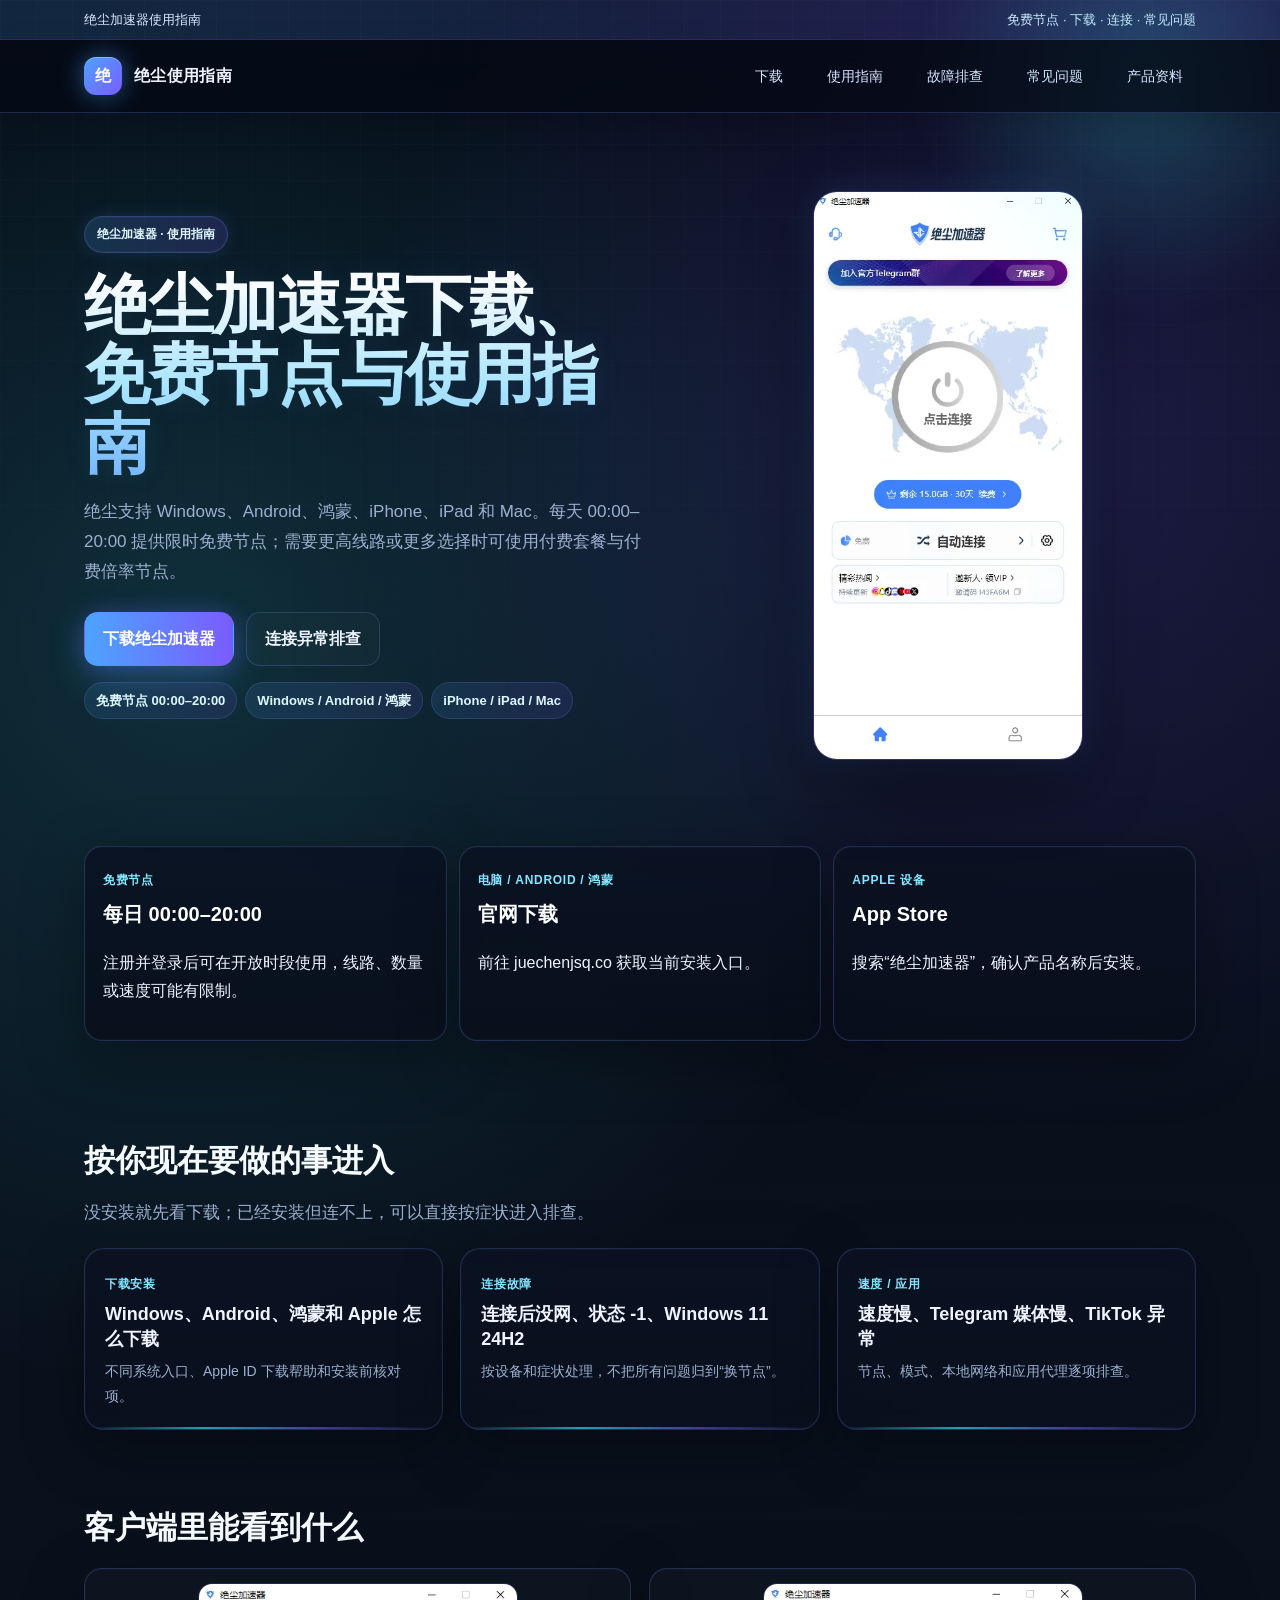
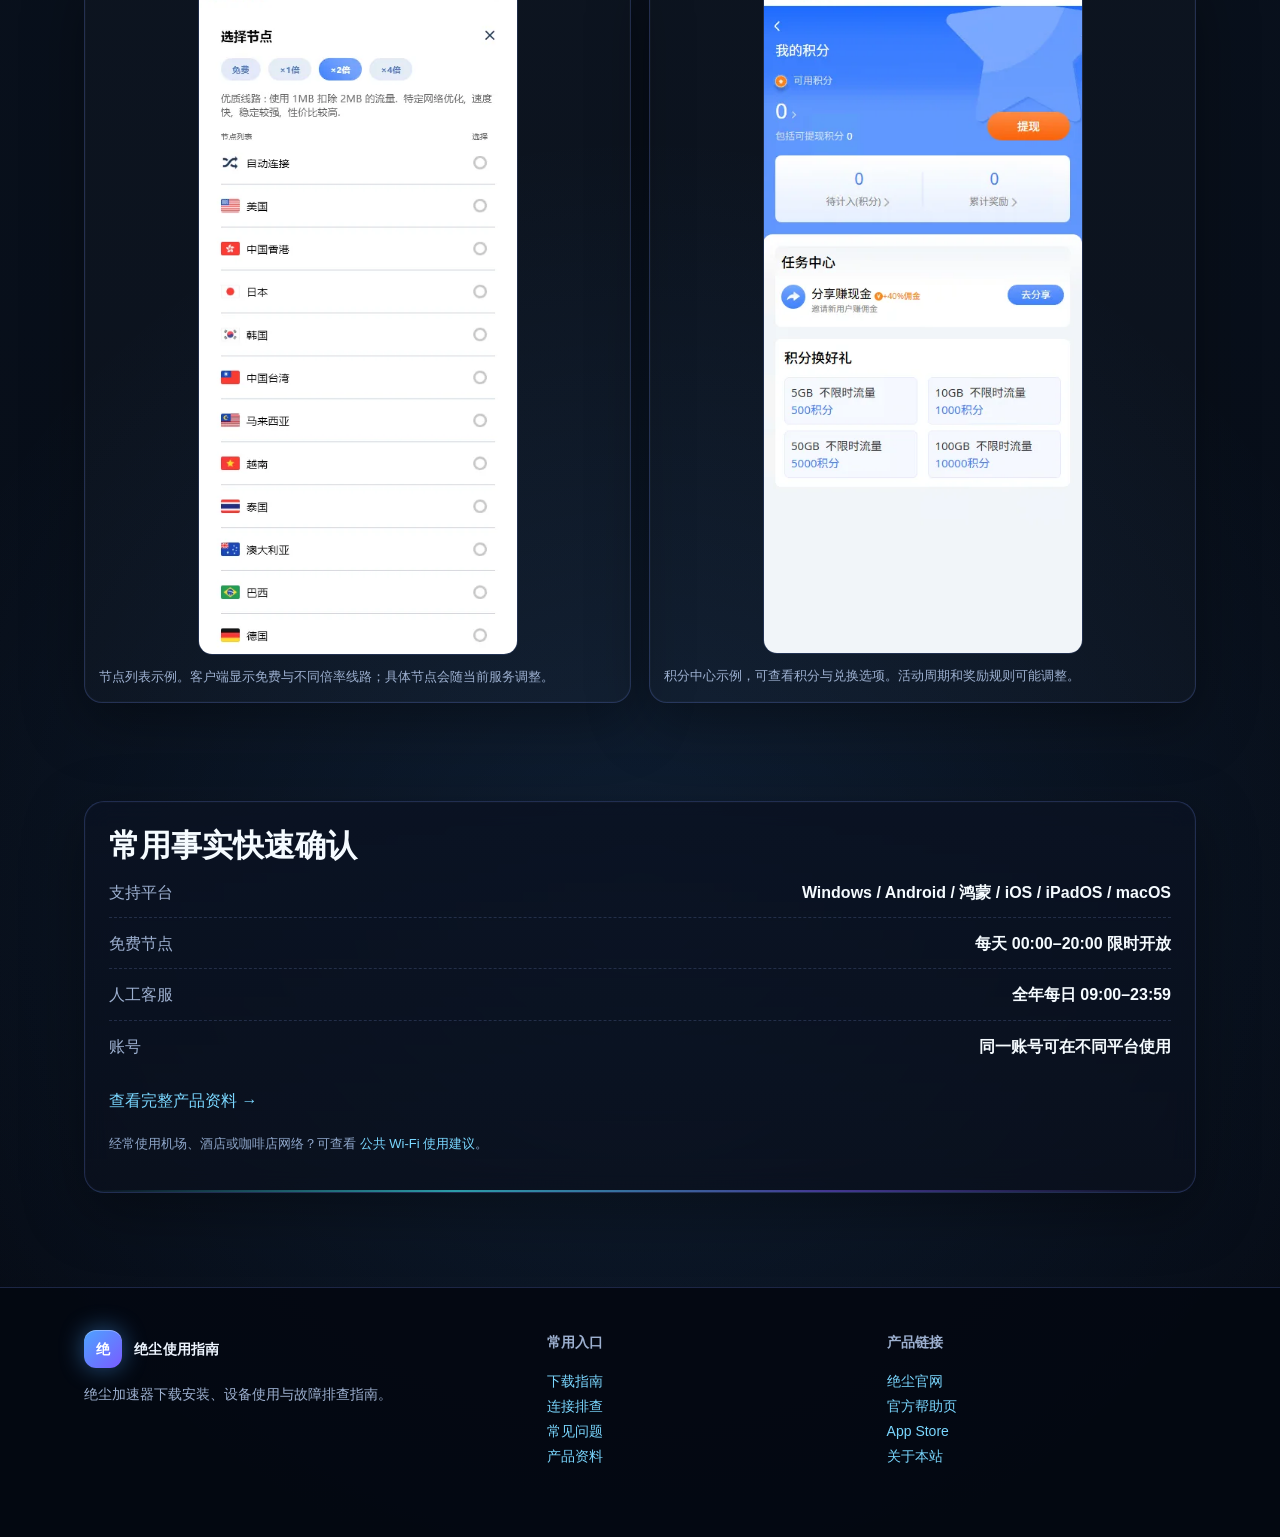
==== commit 273b24f5: "Add files via upload" ====
--- a/index.html
+++ b/index.html
@@ -3,6 +3,6 @@
 <html lang="zh-CN"><head><meta charset="utf-8"/><meta content="width=device-width,initial-scale=1" name="viewport"/><title>绝尘加速器使用指南｜免费下载、节点、连接与常见问题</title><meta content="绝尘加速器使用指南：免费节点每天 00:00-20:00，提供 Windows、Android、鸿蒙、iPhone、iPad、Mac 下载方式，以及连接失败、速度慢和常见问题排查。" name="description"/><meta content="index,follow,max-image-preview:large,max-snippet:-1" name="robots"/><link href="https://juechenjsq.github.io/vpn-guide/" rel="canonical"/><link href="https://juechenjsq.github.io/vpn-guide/assets/favicon.svg" rel="icon"/><link href="https://juechenjsq.github.io/vpn-guide/assets/site.css" rel="stylesheet"/><meta content="website" property="og:type"/><meta content="zh_CN" property="og:locale"/><meta content="绝尘使用指南" property="og:site_name"/><meta content="绝尘加速器使用指南｜免费下载、节点、连接与常见问题" property="og:title"/><meta content="绝尘加速器使用指南：免费节点每天 00:00-20:00，提供 Windows、Android、鸿蒙、iPhone、iPad、Mac 下载方式，以及连接失败、速度慢和常见问题排查。" property="og:description"/><meta content="https://juechenjsq.github.io/vpn-guide/" property="og:url"/><meta content="https://juechenjsq.github.io/vpn-guide/assets/og-cover.png" property="og:image"/><meta content="summary_large_image" name="twitter:card"/><script type="application/ld+json">{"@context":"https://schema.org","@graph":[{"@type":"WebSite","@id":"https://juechenjsq.github.io/vpn-guide/#website","url":"https://juechenjsq.github.io/vpn-guide/","name":"绝尘使用指南","inLanguage":"zh-CN","about":{"@id":"https://juechenjsq.github.io/vpn-guide/#juechen-app"}},{"@type":"SoftwareApplication","@id":"https://juechenjsq.github.io/vpn-guide/#juechen-app","name":"绝尘加速器","alternateName":["绝尘VPN","绝尘加速"],"applicationCategory":"UtilitiesApplication","operatingSystem":["Windows","Android","HarmonyOS","iOS","iPadOS","macOS"],"sameAs":["https://www.juechenjsq.co/","https://www.juechenjsq.com/","https://apps.apple.com/us/app/%E7%BB%9D%E5%B0%98%E5%8A%A0%E9%80%9F%E5%99%A8/id6670307607"]},{"@type":"WebPage","@id":"https://juechenjsq.github.io/vpn-guide/#webpage","url":"https://juechenjsq.github.io/vpn-guide/","name":"绝尘加速器使用指南｜免费下载、节点、连接与常见问题","description":"绝尘加速器使用指南：免费节点每天 00:00-20:00，提供 Windows、Android、鸿蒙、iPhone、iPad、Mac 下载方式，以及连接失败、速度慢和常见问题排查。","inLanguage":"zh-CN","isPartOf":{"@id":"https://juechenjsq.github.io/vpn-guide/#website"},"dateModified":"2026-10-05","breadcrumb":{"@id":"https://juechenjsq.github.io/vpn-guide/#breadcrumb"}},{"@type":"BreadcrumbList","@id":"https://juechenjsq.github.io/vpn-guide/#breadcrumb","itemListElement":[{"@type":"ListItem","position":1,"name":"绝尘使用指南","item":"https://juechenjsq.github.io/vpn-guide/"}]}]}</script><script defer="" src="https://juechenjsq.github.io/vpn-guide/assets/site.js"></script></head>
 <body><a class="skip" href="#main">跳到正文</a><div class="topbar"><div class="wrap"><span>绝尘加速器使用指南</span><span>免费节点 · 下载 · 连接 · 常见问题</span></div></div><header class="site-header"><div class="wrap nav"><a class="brand" href="https://juechenjsq.github.io/vpn-guide/"><span class="brand-mark">绝</span><span>绝尘使用指南</span></a><button aria-controls="site-nav" aria-expanded="false" class="menu-toggle" type="button">菜单</button><nav class="navlinks" id="site-nav"><a href="https://juechenjsq.github.io/vpn-guide/guide/download.html">下载</a><a href="https://juechenjsq.github.io/vpn-guide/guide/apple.html">使用指南</a><a href="https://juechenjsq.github.io/vpn-guide/help/connection.html">故障排查</a><a href="https://juechenjsq.github.io/vpn-guide/faq.html">常见问题</a><a href="https://juechenjsq.github.io/vpn-guide/about/facts.html">产品资料</a></nav></div></header><main id="main"><section class="hero"><div class="wrap hero-grid"><div><span class="eyebrow">绝尘加速器 · 使用指南</span><h1>绝尘加速器下载、免费节点与使用指南</h1><p>绝尘支持 Windows、Android、鸿蒙、iPhone、iPad 和 Mac。每天 00:00–20:00 提供限时免费节点；需要更高线路或更多选择时可使用付费套餐与付费倍率节点。</p><div class="actions"><a class="btn primary" href="https://juechenjsq.github.io/vpn-guide/guide/download.html">下载绝尘加速器</a><a class="btn" href="https://juechenjsq.github.io/vpn-guide/help/connection.html">连接异常排查</a></div><div class="pill-row"><span class="pill">免费节点 00:00–20:00</span><span class="pill">Windows / Android / 鸿蒙</span><span class="pill">iPhone / iPad / Mac</span></div></div><aside><img alt="绝尘加速器客户端首页，包含连接按钮、自动连接和节点信息" class="hero-shot" height="890" loading="eager" src="https://juechenjsq.github.io/vpn-guide/assets/screenshots/app-home.webp" width="421"/></aside></div></section>
 <section><div class="wrap"><div class="key-box"><div><span class="kicker">免费节点</span><strong>每日 00:00–20:00</strong><p>注册并登录后可在开放时段使用，线路、数量或速度可能有限制。</p></div><div><span class="kicker">电脑 / Android / 鸿蒙</span><strong>官网下载</strong><p>前往 juechenjsq.co 获取当前安装入口。</p></div><div><span class="kicker">Apple 设备</span><strong>App Store</strong><p>搜索“绝尘加速器”，确认产品名称后安装。</p></div></div></div></section>
-<section><div class="wrap"><h2>按你现在要做的事进入</h2><p class="lead">没安装就看下载；已经安装但连不上，直接按症状排查。不要为了找一个答案从整站翻起。</p><div class="cards"><a class="card" href="https://juechenjsq.github.io/vpn-guide/guide/download.html"><span class="kicker">下载安装</span><h3>Windows、Android、鸿蒙和 Apple 怎么下载</h3><p>不同系统入口、Apple ID 下载帮助和安装前核对项。</p></a><a class="card" href="https://juechenjsq.github.io/vpn-guide/help/connection.html"><span class="kicker">连接故障</span><h3>连接后没网、状态 -1、Windows 11 24H2</h3><p>按设备和症状处理，不把所有问题归到“换节点”。</p></a><a class="card" href="https://juechenjsq.github.io/vpn-guide/help/speed.html"><span class="kicker">速度 / 应用</span><h3>速度慢、Telegram 媒体慢、TikTok 异常</h3><p>节点、模式、本地网络和应用代理逐项排查。</p></a></div></div></section>
-<section><div class="wrap"><h2>客户端里能看到什么</h2><div class="screenshot-grid"><figure class="shot-card"><img alt="绝尘加速器节点列表，包含自动连接以及美国、中国香港、日本、韩国等节点" height="889" loading="lazy" src="https://juechenjsq.github.io/vpn-guide/assets/screenshots/nodes.webp" width="422"/><figcaption>节点列表示例。客户端显示免费与不同倍率线路；具体节点会随当前服务调整。</figcaption></figure><figure class="shot-card"><img alt="绝尘加速器积分中心，显示积分兑换流量和分享赚佣金入口" height="890" loading="lazy" src="https://juechenjsq.github.io/vpn-guide/assets/screenshots/points-center.webp" width="423"/><figcaption>积分中心示例，可查看积分与兑换选项。实际活动规则以客户端当期页面为准。</figcaption></figure></div></div></section>
-<section><div class="wrap"><div class="panel"><h2>常用事实快速确认</h2><div class="facts"><div class="fact"><span>支持平台</span><strong>Windows / Android / 鸿蒙 / iOS / iPadOS / macOS</strong></div><div class="fact"><span>免费节点</span><strong>每天 00:00–20:00 限时开放</strong></div><div class="fact"><span>人工客服</span><strong>全年每日 09:00–23:59</strong></div><div class="fact"><span>账号</span><strong>同一账号可在不同平台使用</strong></div></div><p><a href="https://juechenjsq.github.io/vpn-guide/about/facts.html">查看完整产品资料 →</a></p><p class="meta">经常使用机场、酒店或咖啡店网络？可查看 <a href="https://juechenjsq.github.io/vpn-guide/learn/public-wifi.html">公共 Wi‑Fi 使用建议</a>。</p></div></div></section></main><footer class="footer"><div class="wrap footer-grid"><div><a class="brand" href="https://juechenjsq.github.io/vpn-guide/"><span class="brand-mark">绝</span><span>绝尘使用指南</span></a><p>整理绝尘加速器的下载安装、免费节点、设备使用和故障排查。涉及套餐、节点和第三方平台可用性时，以客户端与官网当前显示为准。</p></div><div><strong>常用入口</strong><p><a href="https://juechenjsq.github.io/vpn-guide/guide/download.html">下载指南</a><br/><a href="https://juechenjsq.github.io/vpn-guide/help/connection.html">连接排查</a><br/><a href="https://juechenjsq.github.io/vpn-guide/faq.html">常见问题</a><br/><a href="https://juechenjsq.github.io/vpn-guide/about/facts.html">产品资料</a></p></div><div><strong>产品链接</strong><p><a href="https://www.juechenjsq.co/" rel="noopener">绝尘官网</a><br/><a href="https://www.juechenjsq.co/tutorials?p=2" rel="noopener">官方帮助页</a><br/><a href="https://apps.apple.com/us/app/%E7%BB%9D%E5%B0%98%E5%8A%A0%E9%80%9F%E5%99%A8/id6670307607" rel="noopener">App Store</a><br/><a href="https://juechenjsq.github.io/vpn-guide/about/site.html">关于本站</a></p></div></div></footer></body></html>+<section><div class="wrap"><h2>按你现在要做的事进入</h2><p class="lead">没安装就先看下载；已经安装但连不上，可以直接按症状进入排查。</p><div class="cards"><a class="card" href="https://juechenjsq.github.io/vpn-guide/guide/download.html"><span class="kicker">下载安装</span><h3>Windows、Android、鸿蒙和 Apple 怎么下载</h3><p>不同系统入口、Apple ID 下载帮助和安装前核对项。</p></a><a class="card" href="https://juechenjsq.github.io/vpn-guide/help/connection.html"><span class="kicker">连接故障</span><h3>连接后没网、状态 -1、Windows 11 24H2</h3><p>按设备和症状处理，不把所有问题归到“换节点”。</p></a><a class="card" href="https://juechenjsq.github.io/vpn-guide/help/speed.html"><span class="kicker">速度 / 应用</span><h3>速度慢、Telegram 媒体慢、TikTok 异常</h3><p>节点、模式、本地网络和应用代理逐项排查。</p></a></div></div></section>
+<section><div class="wrap"><h2>客户端里能看到什么</h2><div class="screenshot-grid"><figure class="shot-card"><img alt="绝尘加速器节点列表，包含自动连接以及美国、中国香港、日本、韩国等节点" height="889" loading="lazy" src="https://juechenjsq.github.io/vpn-guide/assets/screenshots/nodes.webp" width="422"/><figcaption>节点列表示例。客户端显示免费与不同倍率线路；具体节点会随当前服务调整。</figcaption></figure><figure class="shot-card"><img alt="绝尘加速器积分中心，显示积分兑换流量和分享赚佣金入口" height="890" loading="lazy" src="https://juechenjsq.github.io/vpn-guide/assets/screenshots/points-center.webp" width="423"/><figcaption>积分中心示例，可查看积分与兑换选项。活动周期和奖励规则可能调整。</figcaption></figure></div></div></section>
+<section><div class="wrap"><div class="panel"><h2>常用事实快速确认</h2><div class="facts"><div class="fact"><span>支持平台</span><strong>Windows / Android / 鸿蒙 / iOS / iPadOS / macOS</strong></div><div class="fact"><span>免费节点</span><strong>每天 00:00–20:00 限时开放</strong></div><div class="fact"><span>人工客服</span><strong>全年每日 09:00–23:59</strong></div><div class="fact"><span>账号</span><strong>同一账号可在不同平台使用</strong></div></div><p><a href="https://juechenjsq.github.io/vpn-guide/about/facts.html">查看完整产品资料 →</a></p><p class="meta">经常使用机场、酒店或咖啡店网络？可查看 <a href="https://juechenjsq.github.io/vpn-guide/learn/public-wifi.html">公共 Wi‑Fi 使用建议</a>。</p></div></div></section></main><footer class="footer"><div class="wrap footer-grid"><div><a class="brand" href="https://juechenjsq.github.io/vpn-guide/"><span class="brand-mark">绝</span><span>绝尘使用指南</span></a><p>绝尘加速器下载安装、设备使用与故障排查指南。</p></div><div><strong>常用入口</strong><p><a href="https://juechenjsq.github.io/vpn-guide/guide/download.html">下载指南</a><br/><a href="https://juechenjsq.github.io/vpn-guide/help/connection.html">连接排查</a><br/><a href="https://juechenjsq.github.io/vpn-guide/faq.html">常见问题</a><br/><a href="https://juechenjsq.github.io/vpn-guide/about/facts.html">产品资料</a></p></div><div><strong>产品链接</strong><p><a href="https://www.juechenjsq.co/" rel="noopener">绝尘官网</a><br/><a href="https://www.juechenjsq.co/tutorials?p=2" rel="noopener">官方帮助页</a><br/><a href="https://apps.apple.com/us/app/%E7%BB%9D%E5%B0%98%E5%8A%A0%E9%80%9F%E5%99%A8/id6670307607" rel="noopener">App Store</a><br/><a href="https://juechenjsq.github.io/vpn-guide/about/site.html">关于本站</a></p></div></div></footer></body></html>
